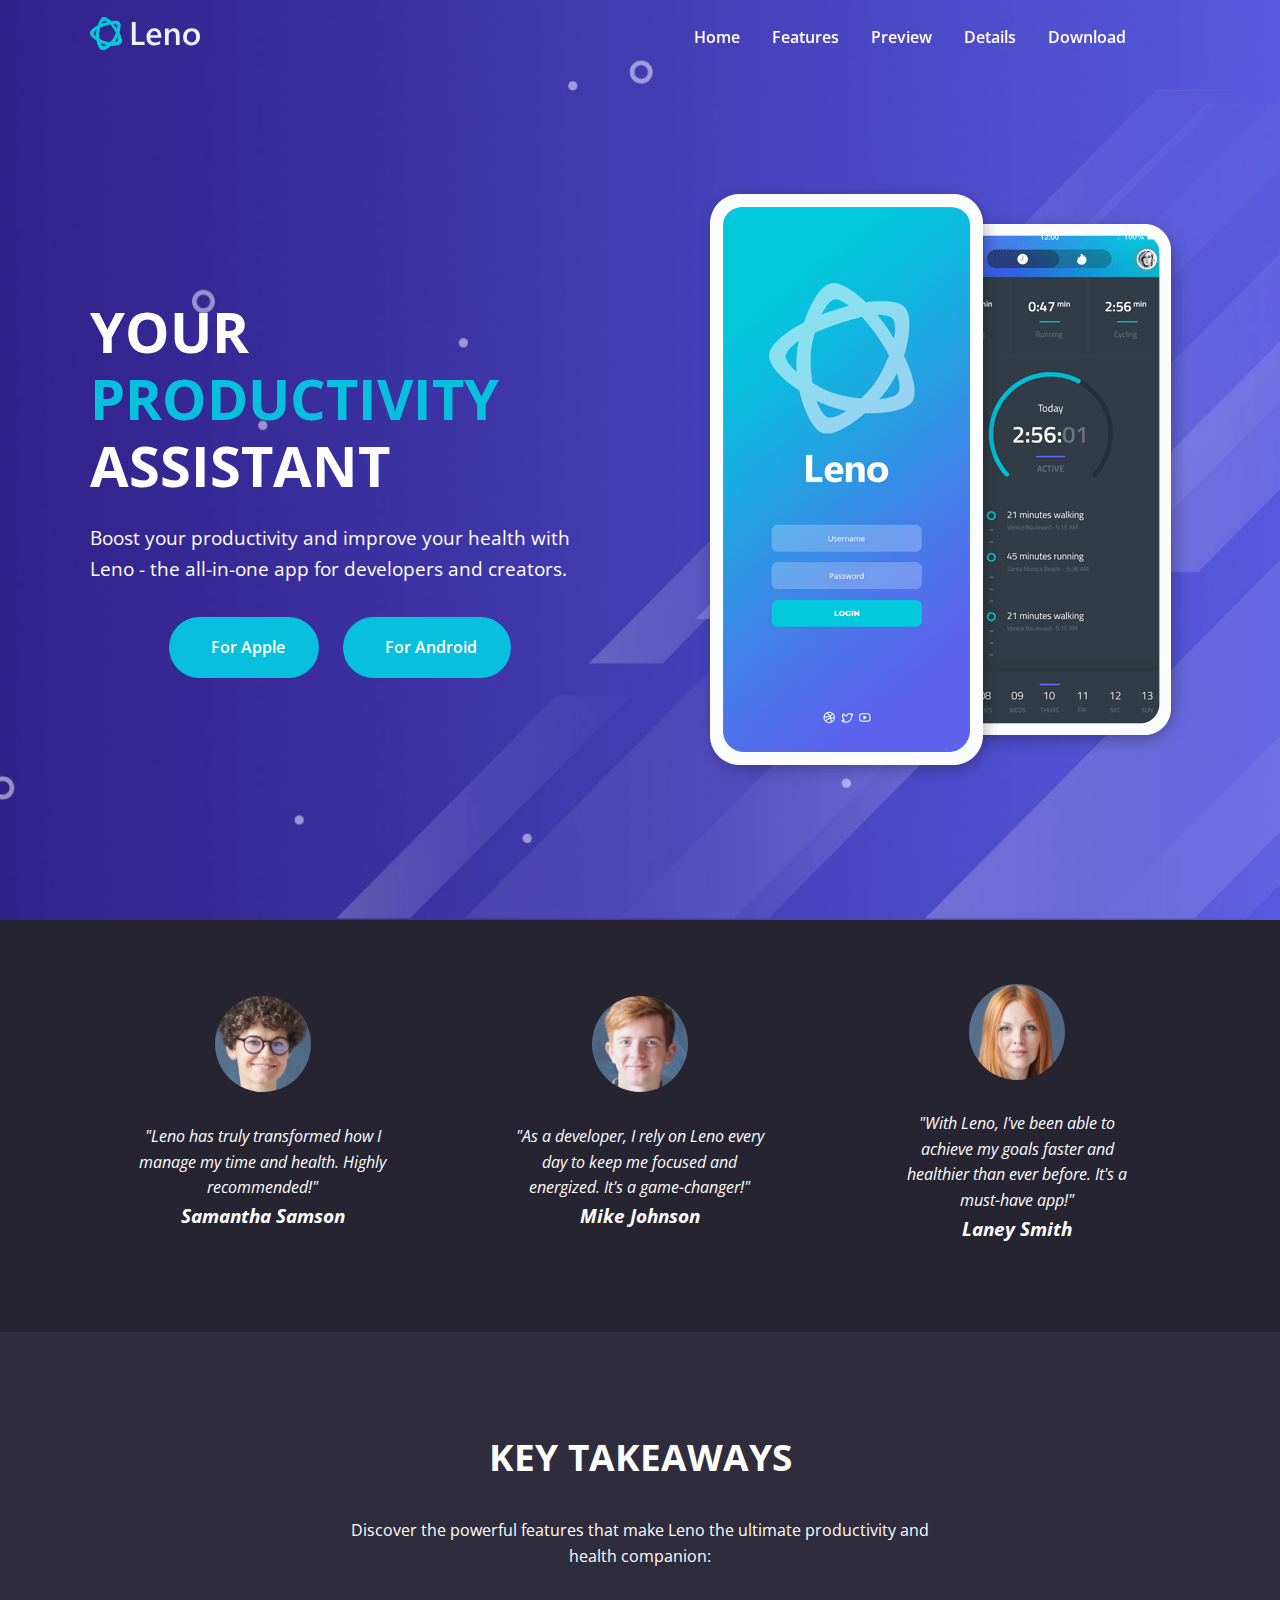
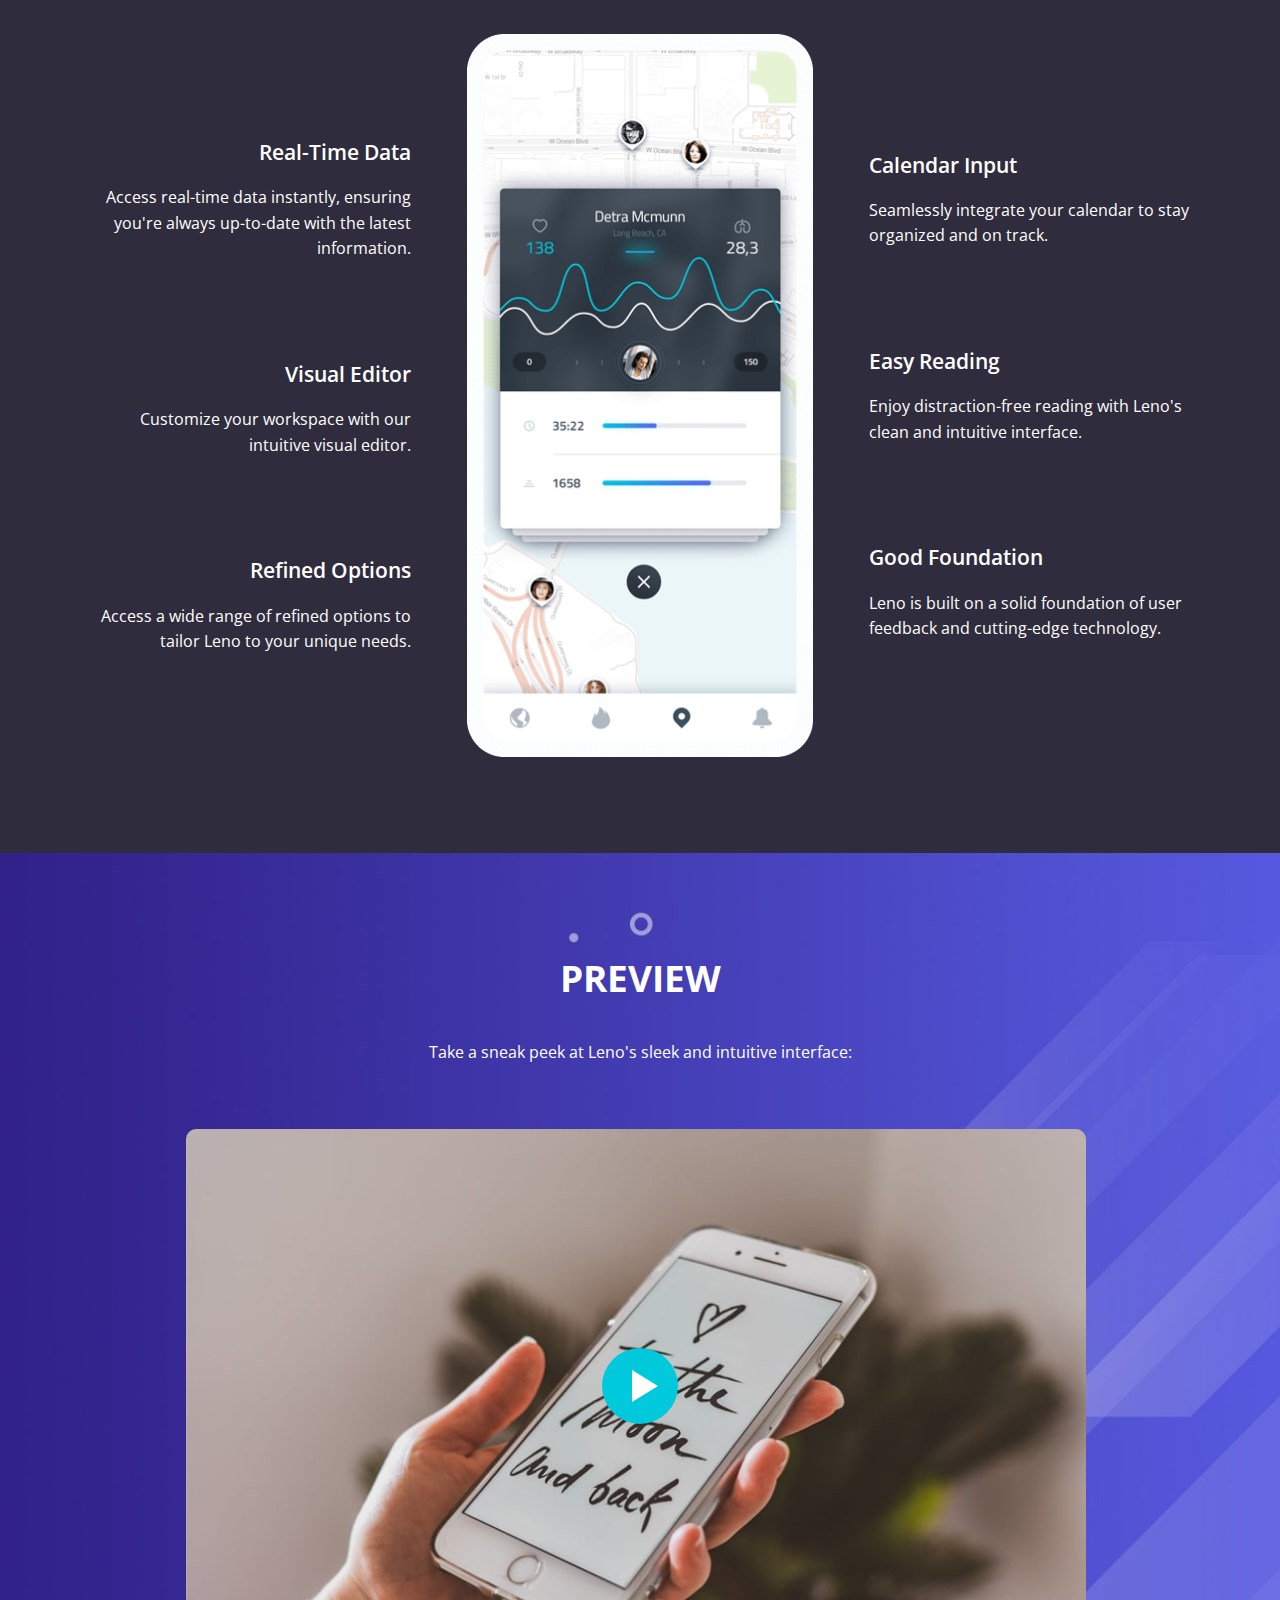
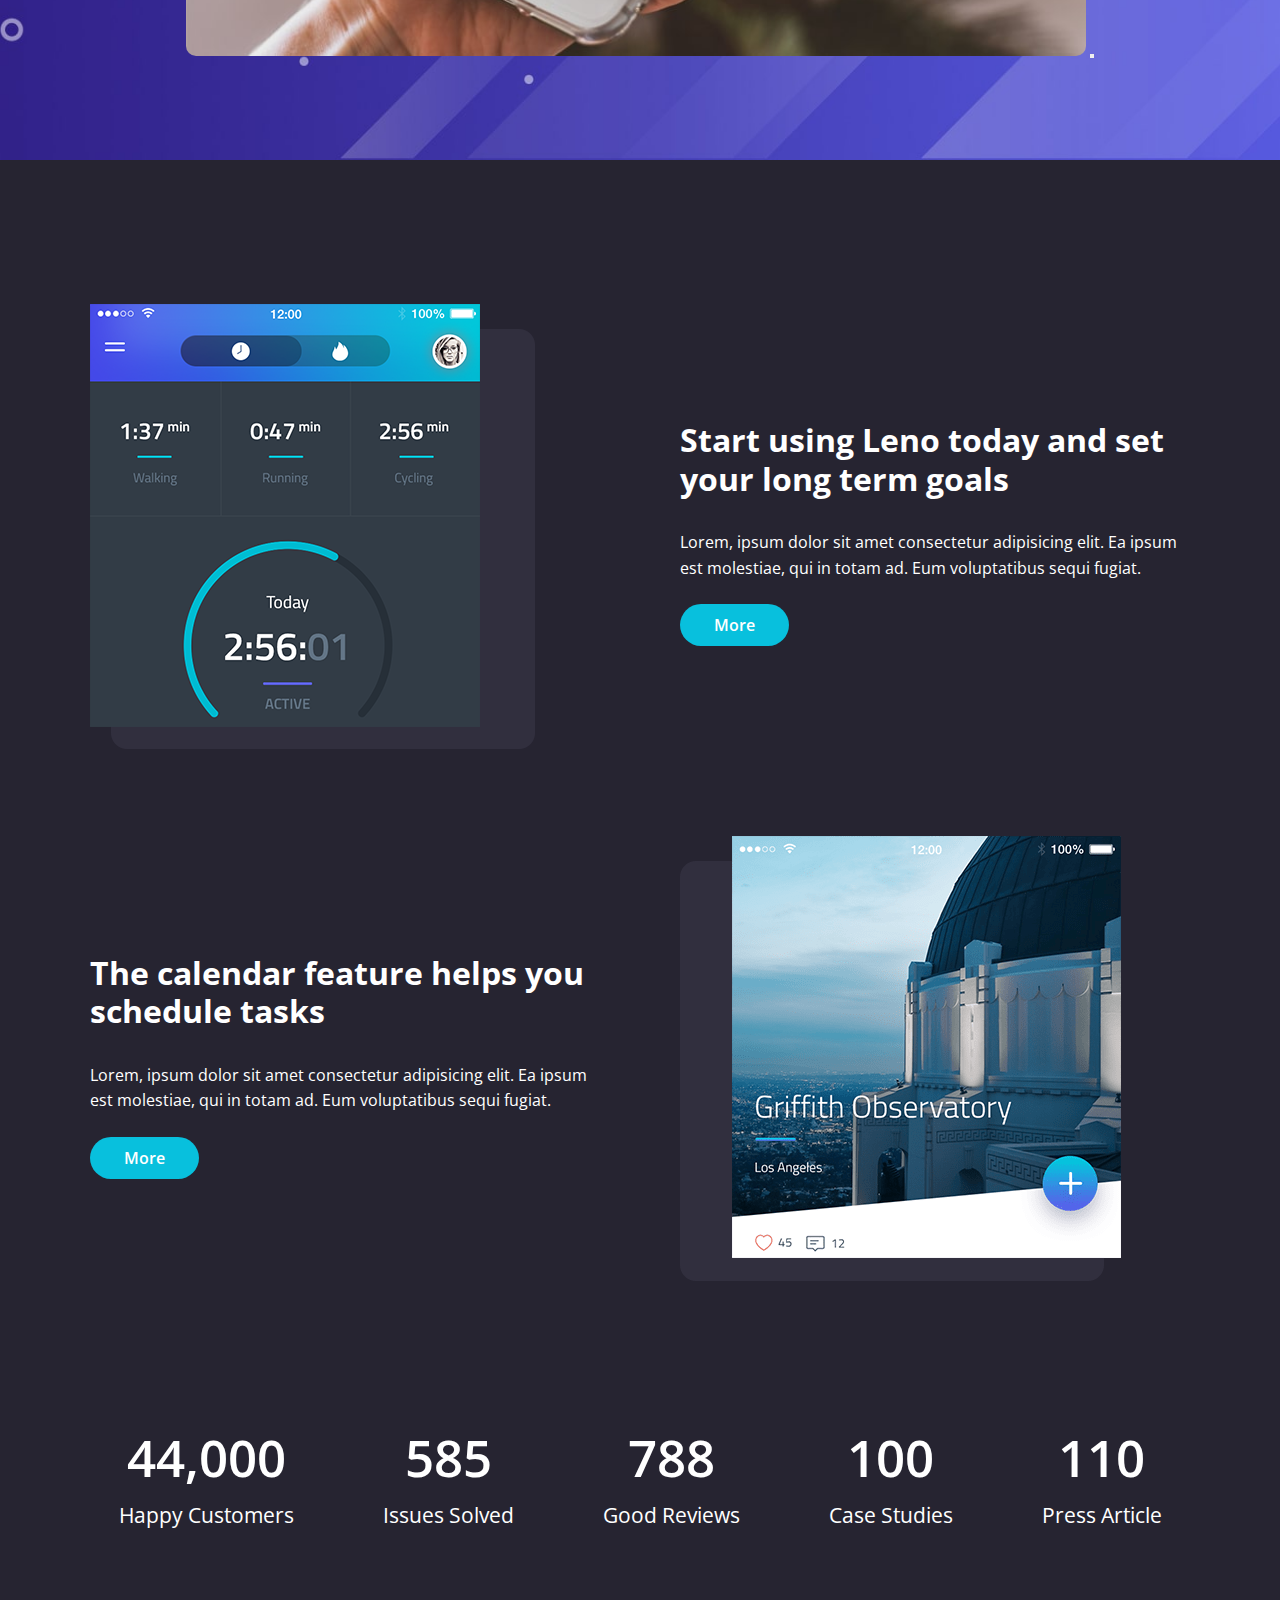
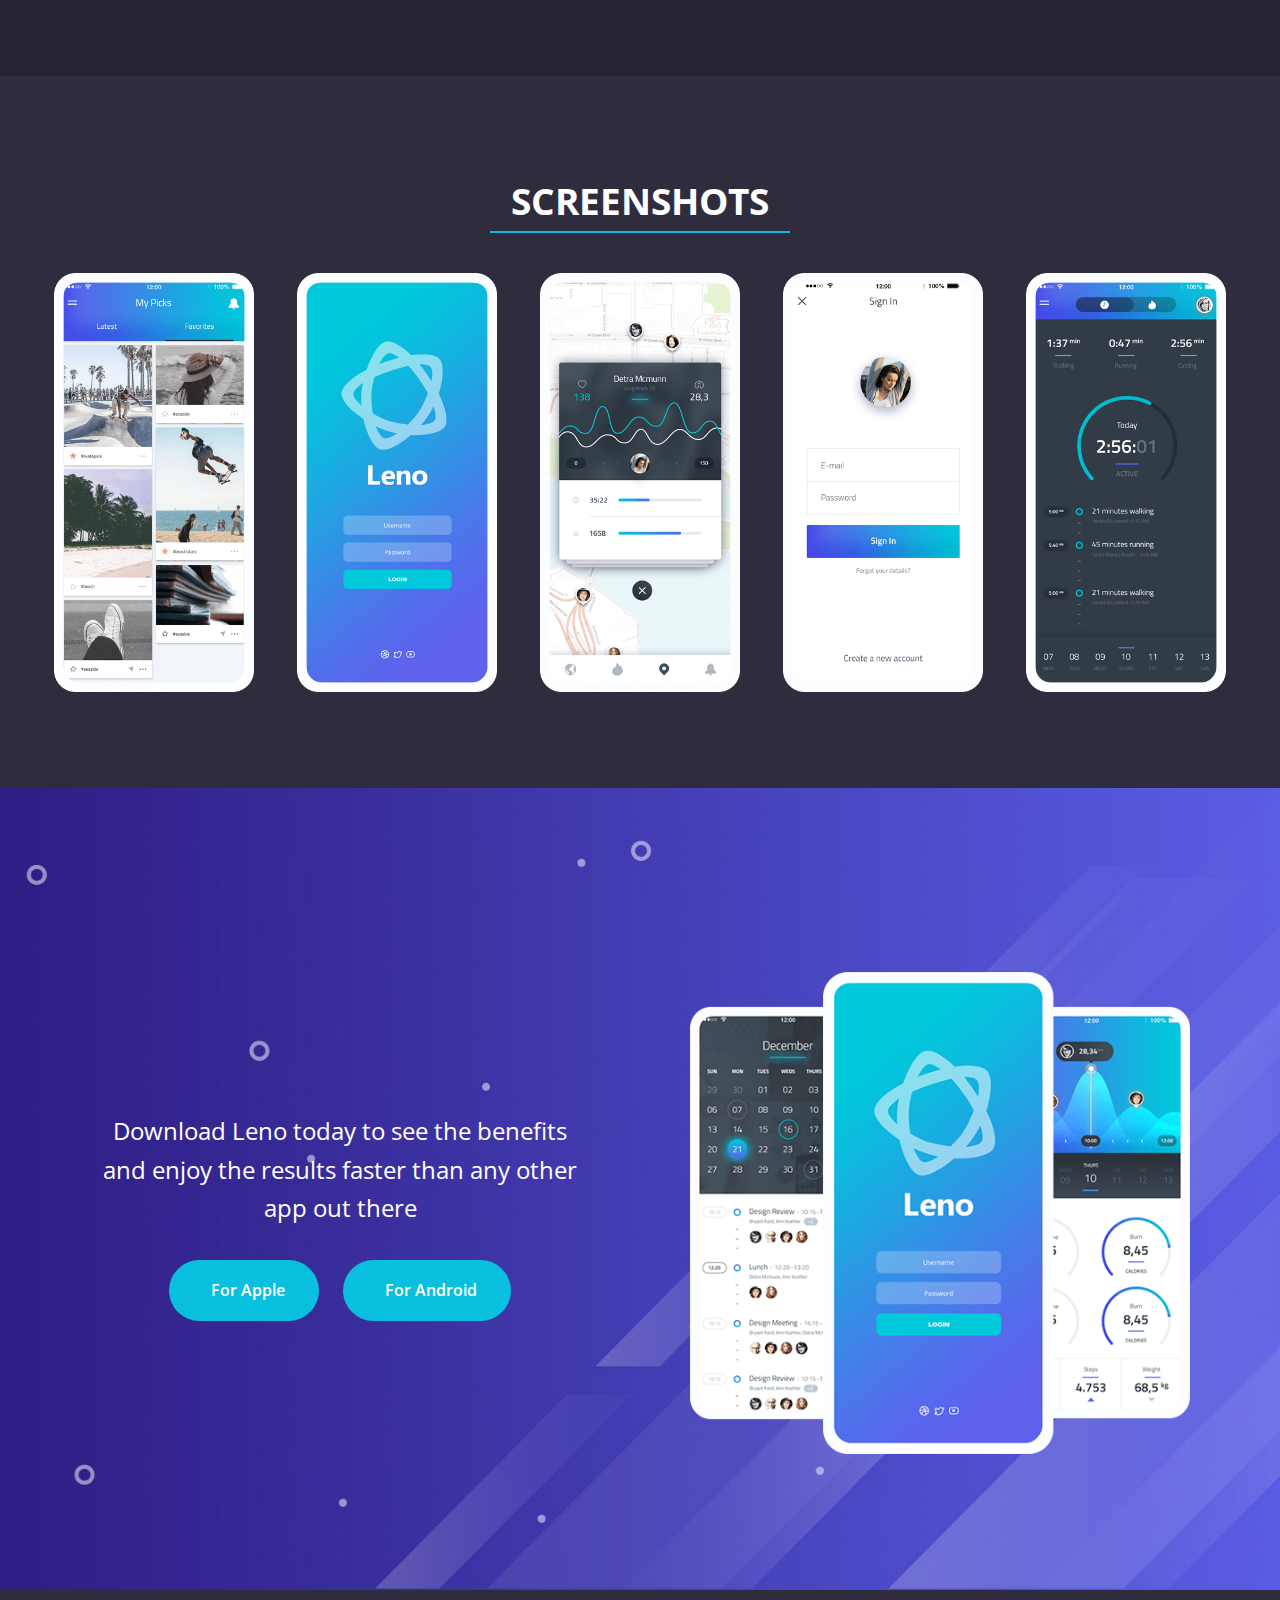
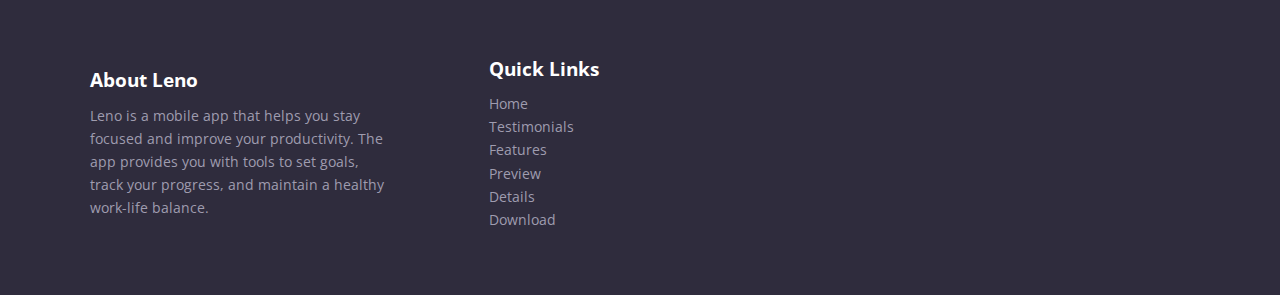
==== index.html @ b87c6877 "Add files via upload" ====
<!DOCTYPE html>
<html lang="en">
  <head>
    <meta charset="UTF-8" />
    <meta name="viewport" content="width=device-width, initial-scale=1.0" />
    <link rel="preconnect" href="https://fonts.googleapis.com" />
    <link rel="preconnect" href="https://fonts.gstatic.com" crossorigin />
    <link
      href="https://fonts.googleapis.com/css2?family=Open+Sans:ital,wght@0,300..800;1,300..800&display=swap"
      rel="stylesheet"
    />
    <link
      rel="stylesheet"
      href="https://cdnjs.cloudflare.com/ajax/libs/font-awesome/6.5.2/css/all.min.css"
      integrity="sha512-SnH5WK+bZxgPHs44uWIX+LLJAJ9/2PkPKZ5QiAj6Ta86w+fsb2TkcmfRyVX3pBnMFcV7oQPJkl9QevSCWr3W6A=="
      crossorigin="anonymous"
      referrerpolicy="no-referrer"
    />
    <link rel="stylesheet" href="css/style.css" />
    <link rel="icon" href="./images/favicon.png" />
    <title>Leno App | Health & Productivity</title>
  </head>
  <body>
    <!-- start navbar  -->
    <navbar class="navbar">
      <div class="navbar-container container">
        <div class="navbar-logo">
          <img src="images/logo.svg" alt="" />
        </div>
        <div class="navbar-menu">
          <ul class="navbar-list">
            <li class="navbar-item">
              <a href="#Home" class="navbar-link">Home</a>
            </li>
            <li class="navbar-item">
              <a href="#Features" class="navbar-link">Features</a>
            </li>
            <li class="navbar-item">
              <a href="#Preview" class="navbar-link">Preview</a>
            </li>
            <li class="navbar-item">
              <a href="#Details" class="navbar-link">Details</a>
            </li>
            <li class="navbar-item">
              <a href="#Download" class="navbar-link">Download</a>
            </li>
            <li class="navbar-item">
              <a href="#" class="navbar-link--primary">
                <i class="fa-brands fa-facebook"></i>
              </a>
            </li>
            <li class="navbar-item">
              <a href="#" class="navbar-link--primary">
                <i class="fa-brands fa-twitter"></i>
              </a>
            </li>
          </ul>
        </div>
        <!-- Mobile Menu & Icon -->
        <div class="navbar_mobile-menu">
          <div class="navbar_mobile-menu-toggle">
            <i class="fas fa-bars fa-2x"></i>
          </div>
          <!-- Mobile Menu Items -->
          <div class="navbar_mobile-menu-items">
            <ul class="navbar_mobile-menu-list">
              <li class="navbar_mobile-menu-item">
                <a href="index.html" class="navbar_mobile-menu-link">Home</a>
              </li>
              <li class="navbar_mobile-menu-item">
                <a href="index.html#features" class="navbar_mobile-menu-link"
                  >Features</a
                >
              </li>
              <li class="navbar_mobile-menu-item">
                <a href="index.html#preview" class="navbar_mobile-menu-link"
                  >Preview</a
                >
              </li>
              <li class="navbar_mobile-menu-item">
                <a href="index.html#details" class="navbar_mobile-menu-link"
                  >Details</a
                >
              </li>
              <li class="navbar_mobile-menu-item">
                <a href="index.html#download" class="navbar_mobile-menu-link"
                  >Download</a
                >
              </li>
              <li class="navbar_mobile-menu-item">
                <a href="#" class="navbar_mobile-menu-link--primary">
                  <i class="fa-brands fa-facebook"></i>
                </a>
              </li>
              <li class="navbar_mobile-menu-item">
                <a href="#" class="navbar_mobile-menu-link--primary">
                  <i class="fa-brands fa-twitter"></i>
                </a>
              </li>
            </ul>
          </div>
        </div>
      </div>
    </navbar>
    <!-- Hero -->
    <header class="hero">
      <div class="hero-container container">
        <div class="hero-content">
          <h1 class="hero-text">
            Your <span class="hero-text--primary">Productivity</span> assistant
          </h1>
          <p class="hero_description">
            Boost your productivity and improve your health with Leno - the
            all-in-one app for developers and creators.
          </p>
          <div class="hero-buttons">
            <a href="#download" class="hero_button btn">
              <i class="fa-brands fa-apple"></i> For Apple
            </a>
            <a href="#download" class="hero_button btn">
              <i class="fa-brands fa-android"></i> For Android
            </a>
          </div>
        </div>
        <div class="hero-img">
          <img src="images/header-smartphones.png" alt="" />
        </div>
      </div>
    </header>
    <!-- end hero  -->
    <section class="testimonials">
      <div class="container-testimonials container">
        <div class="testimonials-card">
          <div class="testimonials-image">
            <img src="images/testimonial-1.jpg" alt="" />
          </div>
          <div class="testimonials-content">
            <p class="testimonials-card-text">
              "Leno has truly transformed how I manage my time and health.
              Highly recommended!"
            </p>
            <h3 class="testimonials-ard-title">Samantha Samson</h3>
          </div>
        </div>

        <div class="testimonials-card">
          <div class="testimonials-image">
            <img src="images/testimonial-2.jpg" alt="" />
          </div>
          <div class="testimonials-content">
            <p class="testimonials-card-text">
              "As a developer, I rely on Leno every day to keep me focused and
              energized. It's a game-changer!"
            </p>
            <h3 class="testimonials-ard-title">Mike Johnson</h3>
          </div>
        </div>

        <div class="testimonials-card">
          <div class="testimonials-image">
            <img src="images/testimonial-3.jpg" alt="" />
          </div>
          <div class="testimonials-content">
            <p class="testimonials-card-text">
              "With Leno, I've been able to achieve my goals faster and
              healthier than ever before. It's a must-have app!"
            </p>
            <h3 class="testimonials-ard-title">Laney Smith</h3>
          </div>
        </div>
      </div>
    </section>
    <!-- end testimonials  -->

    <!-- start Features -->
    <section class="Features" id="Features">
      <div class="Features-container container">
        <div class="Features-content">
          <h2 class="Features-title">Key Takeaways</h2>
          <p class="Features-description">
            Discover the powerful features that make Leno the ultimate
            productivity and health companion:
          </p>
          <div class="features_grid">
            <!-- Grid Column 1 -->
            <div class="features_grid-column features_grid-column-left">
              <!-- Grid Item 1 -->
              <div class="features_grid-item">
                <div class="features_grid-item-text">
                  <h4 class="features_grid-item-text-title">Real-Time Data</h4>
                  <p class="features_grid-item-text-description">
                    Access real-time data instantly, ensuring you're always
                    up-to-date with the latest information.
                  </p>
                </div>
                <div class="features_grid-item-icon">
                  <i class="fas fa-rocket fa-4x"></i>
                </div>
              </div>
              <!-- Grid Item 2 -->
              <div class="features_grid-item">
                <div class="features_grid-item-text">
                  <h4 class="features_grid-item-text-title">Visual Editor</h4>
                  <p class="features_grid-item-text-description">
                    Customize your workspace with our intuitive visual editor.
                  </p>
                </div>
                <div class="features_grid-item-icon">
                  <i class="fas fa-code fa-4x"></i>
                </div>
              </div>
              <!-- Grid Item 3 -->
              <div class="features_grid-item">
                <div class="features_grid-item-text">
                  <h4 class="features_grid-item-text-title">Refined Options</h4>
                  <p class="features_grid-item-text-description">
                    Access a wide range of refined options to tailor Leno to
                    your unique needs.
                  </p>
                </div>
                <div class="features_grid-item-icon">
                  <i class="fas fa-gem fa-4x"></i>
                </div>
              </div>
            </div>

            <!-- Grid Column 2 -->
            <div class="features_grid-column features_grid-column-center">
              <img src="./images/features-smartphone-1.png" alt="" />
            </div>

            <!-- Grid Column 3 -->
            <div class="features_grid-column features_grid-column-right">
              <!-- Grid Item 1 -->
              <div class="features_grid-item">
                <div class="features_grid-item-text">
                  <h4 class="features_grid-item-text-title">Calendar Input</h4>
                  <p class="features_grid-item-text-description">
                    Seamlessly integrate your calendar to stay organized and on
                    track.
                  </p>
                </div>
                <div class="features_grid-item-icon">
                  <i class="fas fa-calendar fa-4x"></i>
                </div>
              </div>
              <!-- Grid Item 2 -->
              <div class="features_grid-item">
                <div class="features_grid-item-text">
                  <h4 class="features_grid-item-text-title">Easy Reading</h4>
                  <p class="features_grid-item-text-description">
                    Enjoy distraction-free reading with Leno's clean and
                    intuitive interface.
                  </p>
                </div>
                <div class="features_grid-item-icon">
                  <i class="fas fa-book fa-4x"></i>
                </div>
              </div>
              <!-- Grid Item 3 -->
              <div class="features_grid-item">
                <div class="features_grid-item-text">
                  <h4 class="features_grid-item-text-title">Good Foundation</h4>
                  <p class="features_grid-item-text-description">
                    Leno is built on a solid foundation of user feedback and
                    cutting-edge technology.
                  </p>
                </div>
                <div class="features_grid-item-icon">
                  <i class="fas fa-cube fa-4x"></i>
                </div>
              </div>
            </div>
          </div>
        </div>
      </div>
    </section>
    <!-- end Features  -->
    <!-- start Preview -->
    <section class="preview" id="preview">
      <div class="preview-container container">
        <div class="preview-content">
          <h2 class="preview-title">Preview</h2>
          <p class="preview-descriptiton">
            Take a sneak peek at Leno's sleek and intuitive interface:
          </p>
          <div class="preview-image-container">
            <div class="review-video">
              <img src="images/video-frame.jpg" alt="" />
              <button class="preview_button">
                <span class="preview__video-play-button">
                  <span></span>
                </span>
              </button>
            </div>
          </div>
        </div>
      </div>
    </section>
    <!-- end preview -->
    <!-- start details -->
    <section class="details" id="details">
      <div class="details-container container">
        <div class="details-grid">
          <!-- item 1 -->
          <div class="Grid-image-details">
            <img src="images/details-1.png" alt="" />
          </div>
          <!-- item 2 -->
          <div class="details-content-grid">
            <h3 class="details-grid-heading">
              Start using Leno today and set your long term goals
            </h3>
            <p class="details-grid-par">
              Lorem, ipsum dolor sit amet consectetur adipisicing elit. Ea ipsum
              est molestiae, qui in totam ad. Eum voluptatibus sequi fugiat.
            </p>
            <a href="details.html" class="details-grid-button btn">More</a>
          </div>
          <!-- item 3 -->
          <div class="details-content-grid">
            <h3 class="details-grid-heading">
              The calendar feature helps you schedule tasks
            </h3>
            <p class="details-grid-par">
              Lorem, ipsum dolor sit amet consectetur adipisicing elit. Ea ipsum
              est molestiae, qui in totam ad. Eum voluptatibus sequi fugiat.
            </p>
            <a href="details.html" class="details-grid-button btn">More</a>
          </div>
          <!-- item 4 -->
          <div class="Grid-image-details">
            <img src="images/details-2.png" alt="" />
          </div>
        </div>
        <!-- icons -->
        <div class="details-icon">
          <div class="details-icon-item">
            <i class="fas fa-users fa-4x"></i>
            <div class="details-icon-amount">44,000</div>
            <h4 class="details-icon-title">Happy Customers</h4>
          </div>
          <div class="details-icon-item">
            <i class="fas fa-code fa-4x"></i>
            <div class="details-icon-amount">585</div>
            <h4 class="details-icon-title">Issues Solved</h4>
          </div>
          <div class="details-icon-item">
            <i class="fas fa-comments fa-4x"></i>
            <div class="details-icon-amount">788</div>
            <h4 class="details-icon-title">Good Reviews</h4>
          </div>
          <div class="details-icon-item">
            <i class="fas fa-rocket fa-4x"></i>
            <div class="details-icon-amount">100</div>
            <h4 class="details-icon-title">Case Studies</h4>
          </div>
          <div class="details-icon-item">
            <i class="fas fa-edit fa-4x"></i>
            <div class="details-icon-amount">110</div>
            <h4 class="details-icon-title">Press Article</h4>
          </div>
        </div>
      </div>
    </section>
    <!-- end details -->
    <!-- start screen shots  -->
    <section class="screen-shots">
      <div class="screen-shots-container container">
        <div class="content-screen-shots">
          <h2 class="screen-shots-title">Screenshots</h2>
          <div class="screen-shots-image">
            <img src="images/screenshot-3.png" alt="" />
            <img src="images/screenshot-2.png" alt="" />
            <img src="images/screenshot-1.png" alt="" />
            <img src="images/screenshot-9.png" alt="" />
            <img src="images/screenshot-4.png" alt="" />
          </div>
        </div>
      </div>
    </section>
    <!-- download -->
    <section class="download">
      <div class="download-container container">
        <div class="download-content">
          <p class="download-description">
            Download Leno today to see the benefits and enjoy the results faster
            than any other app out there
          </p>
          <div class="download-buttons">
            <a href="#download" class="download-button btn">
              <i class="fa-brands fa-apple"></i> For Apple
            </a>
            <a href="#download" class="download-button btn">
              <i class="fa-brands fa-android"></i> For Android
            </a>
          </div>
        </div>
        <div class="download-img">
          <img src="./images/download.png" alt="" />
        </div>
      </div>
    </section>
    <!-- end hero  -->
    <!-- start footer  -->
    <!-- Footer -->
    <footer class="footer">
      <div class="footer-container container">
        <div class="footer-about">
          <h4 class="footer-title">About Leno</h4>
          <p class="footer-description">
            Leno is a mobile app that helps you stay focused and improve your
            productivity. The app provides you with tools to set goals, track
            your progress, and maintain a healthy work-life balance.
          </p>
        </div>

        <div class="footer-links">
          <h4 class="footer-title">Quick Links</h4>
          <ul class="footer-links-list">
            <li class="footer-links-item">
              <a href="index.html" class="footer-links-link"> Home </a>
            </li>
            <li class="footer-links-item">
              <a href="index.html#testimonials" class="footer-links-link">
                Testimonials
              </a>
            </li>
            <li class="footer-links-item">
              <a href="index.html#features" class="footer-links-link">
                Features
              </a>
            </li>
            <li class="footer-links-item">
              <a href="index.html#preview" class="footer-links-link">
                Preview
              </a>
            </li>
            <li class="footer-links-item">
              <a href="index.html#details" class="footer-links-link">
                Details
              </a>
            </li>
            <li class="footer-links-item">
              <a href="index.html#download" class="footer-links-link">
                Download
              </a>
            </li>
          </ul>
        </div>

        <div class="footer-social">
          <a href="#" class="footer-social-link">
            <i class="fa-brands fa-facebook fa-3x"></i>
          </a>
          <a href="#" class="footer-social-link">
            <i class="fa-brands fa-twitter fa-3x"></i>
          </a>
          <a href="#" class="footer-social-link">
            <i class="fa-brands fa-instagram fa-3x"></i>
          </a>
          <a href="#" class="footer-social-link">
            <i class="fa-brands fa-linkedin fa-3x"></i>
          </a>
        </div>
      </div>
    </footer>
    <!-- end footer  -->
    <script src="./script.js"></script>
  </body>
</html>
---- css/style.css ----
*,
*:before,
*:after {
  margin: 0;
  padding: 0;
  box-sizing: border-box;
}

:root {
  --primary-color: #08c0dd;
  --secondary-color: #262431;
  --tertiary-color: #2f2c3d;
}

html,
body {
  font-family: "Open Sans", sans-serif;
  background: var(--secondary-color);
  line-height: 1.6;
  scroll-behavior: smooth;
  color: #fff;
}

a {
  text-decoration: none;
  color: #fff;
}

ul {
  list-style: none;
}

img {
  max-width: 100%;
}

.btn {
  padding: 0.5rem 2rem;
  background-color: var(--primary-color);
  color: #fff;
  border: 2px solid transparent;
  border-radius: 50px;
  font-weight: 600;
  transition: background-color 0.4s ease;
}

.btn:hover {
  border-color: var(--primary-color);
  background-color: var(--secondary-color);
}
.container {
  max-width: 1100px;
  margin: 0 auto;
}
/* start navbar */
.navbar {
  position: fixed;
  top: 0;
  left: 0;
  right: 0;
  background-color: transparent;
  z-index: 1000;
  padding: 16px 32px;
  transition: background-color 0.3s ease-in-out;
}
.navbar-logo img {
  width: 110px;
  height: 35px;
}
.navbar.navbar--scroll {
  backdrop-filter: blur(10px);
  background-color: rgba(38, 36, 49, 0.9);
}
.navbar-container {
  display: flex;
  justify-content: space-between;
  align-items: center;
}
.navbar-list {
  display: flex;
  align-items: center;
  gap: 32px;
  font-weight: 600;
}
.navbar-link:hover,
.navbar_mobile-menu-link:hover {
  color: var(--primary-color);
}
.navbar-link--primary,
.navbar_mobile-menu-link--primary {
  color: var(--primary-color);
}
.navbar-link--primary:hover,
.navbar_mobile-menu-link--primary:hover {
  color: white;
}
/* mobile menu */
.navbar_mobile-menu-items {
  position: absolute;
  top: 100%;
  left: 0;
  width: 100%;
  background-color: var(--secondary-color);
  opacity: 0.95;
  text-align: center;
  box-shadow: 0 2px 5px rgba(255, 255, 255, 0.1);
  padding: 48px 32px;
  border-top: 1px solid rgba(255, 255, 255, 0.1);
  transition: transform 0.3s ease-in-out;
}
.navbar_mobile-menu {
  display: none;
  cursor: pointer;
}
.navbar_mobile-menu-list {
  display: flex;
  flex-direction: column;
  gap: 32px;
  font-size: 19px;
}
.navbar_mobile-menu-items {
  transform: translateX(100%);
}
.navbar_mobile-menu-items.active {
  transform: translateX(0);
}
/* end mobile menu */

/* end navbar  */

/* start hero */
.hero {
  background: #000 url("../images/header-background.jpg") center center/cover
    no-repeat;
  padding: 11.5rem 2rem 8rem;
}
.hero-container {
  display: flex;
  justify-content: space-between;
  align-items: center;
  gap: 32px;
}
.hero-content {
  max-width: 500px;
}
.hero-text {
  font-size: 3.5rem;
  text-transform: uppercase;
  font-weight: 700;
  line-height: 1.2;
}
.hero-text--primary {
  color: var(--primary-color);
}
.hero_description {
  margin-top: 1.5rem;
  font-size: 1.2rem;
  line-height: 1.6;
}
.hero-img img {
  max-width: 500px;
}
.hero-buttons {
  display: flex;
  align-items: center;
  justify-content: center;
  gap: 1.5rem;
  margin-top: 2rem;
}

.hero_button {
  padding: 1rem 2rem;
}

.hero_button i {
  margin-right: 0.5rem;
}
/* end hero */
/* start testimonials */
.testimonials {
  padding: 4rem 2rem;
  text-align: center;
}
.container-testimonials {
  display: grid;
  grid-template-columns: repeat(3, 1fr);
  gap: 2rem;
  align-items: center;
  justify-content: center;
}
.testimonials-card {
  padding: 0 3rem;
}
.testimonials-image img {
  width: 96px;
  height: 96px;
  border-radius: 50%;
  margin-right: auto;
  margin-left: auto;
  margin-bottom: 1.5rem;
  transition: 0.3s;
}
.testimonials-image img:hover {
  transform: scale(1.2);
}
.testimonials-ard-title {
  transition: 0.3s;
}
.testimonials-ard-title:hover {
  cursor: pointer;
  color: var(--primary-color);
}
.testimonials-content {
  font-style: italic;
  margin-bottom: 1.5rem;
}
/* end testimonials */
/* Features */
.Features {
  background-color: var(--tertiary-color);
  padding: 6rem 2rem;
}

.Features-container {
  text-align: center;
}

.Features-title {
  font-size: 2.3rem;
  margin-bottom: 2rem;
  text-transform: uppercase;
  transition: 0.3s;
}
.Features-title:hover {
  color: var(--primary-color);
  cursor: pointer;
}

.Features-description {
  max-width: 600px;
  margin: 1rem auto 4rem;
}

.features_grid {
  display: grid;
  grid-template-columns: repeat(3, 1fr);
  gap: 2rem;
}

.features_grid-column {
  display: flex;
  flex-direction: column;
  align-items: center;
  justify-content: center;
  gap: 6rem;
}

.features_grid-item {
  display: flex;
  align-items: start;
  justify-content: start;
  text-align: right;
  gap: 1.5rem;
}

.features_grid-item-text-title {
  font-size: 1.3rem;
  font-weight: 600;
  margin-bottom: 1rem;
  transition: 0.3s;
}
.features_grid-item-text-title:hover {
  cursor: pointer;
  color: var(--primary-color);
}

.features_grid-item-icon {
  margin-top: 2rem;
}

.features_grid-item-icon i {
  color: var(--primary-color);
  transition: 0.3s;
  cursor: pointer;
}
.features_grid-item-icon i:hover {
  transform: scale(1.2);
  color: #fff;
  cursor: pointer;
}

.features_grid-column-right .features_grid-item {
  flex-direction: row-reverse;
  text-align: left;
}
/* :start preview  */
.preview {
  background: url("../images/video-background.jpg") center center/cover
    no-repeat;
}
.preview-container {
  padding: 6rem 2rem;
  text-align: center;
}
.preview-title {
  font-size: 2.3rem;
  margin-bottom: 2rem;
  text-transform: uppercase;
  transition: 0.3s;
}
.preview-title:hover {
  color: var(--primary-color);
  cursor: pointer;
}
.preview-descriptiton {
  max-width: 600px;
  margin: 1rem auto 4rem;
}
.review-video {
  position: relative;
}
.review-video img {
  width: 100%;
  max-width: 900px;
  border-radius: 10px;
}
/* play button */
.preview__video-play-button {
  position: absolute;
  top: 48%;
  left: 50%;
  transform: translateX(-50%) translateY(-50%);
  z-index: 10;
  display: block;
  box-sizing: content-box;
  width: 2rem;
  height: 2.75rem;
  border-radius: 50%;
  cursor: pointer;
  padding: 1.25rem 1.25rem 1.25rem 1.75rem;
}
/* end play button */
/* start circle */
.preview__video-play-button::after {
  content: "";
  position: absolute;
  top: 50%;
  left: 50%;
  transform: translateX(-50%) translateY(-50%);
  z-index: 1;
  background: #00c9db;
  height: 4.375rem;
  width: 4.375rem;
  border-radius: 50%;
  display: block;
  transition: all 200ms;
}
/* end circle */
/* start triangle  */
.preview__video-play-button span {
  position: relative;
  display: block;
  z-index: 3;
  top: 0.375rem;
  left: 0.25rem;
  width: 0;
  height: 0;
  border-left: 1.625rem solid #fff;
  border-top: 1rem solid transparent;
  border-bottom: 1rem solid transparent;
}
/* end triangle */
/* paly button anmtion  */
.preview__video-play-button::before {
  content: "";
  position: absolute;
  top: 50%;
  left: 50%;
  z-index: 0;
  display: block;
  transform: translateX(-50%) translateY(-50%);
  width: 4.75rem;
  height: 4.75rem;
  background: #00c9db;
  border-radius: 50%;
  animation: border-button 1500ms ease-out infinite;
}
@keyframes border-button {
  0% {
    transform: translateX(-50%) translateY(-50%) scale(1);
    opacity: 1;
  }
  100% {
    transform: translateX(-50%) translateY(-50%) scale(1.6);
    opacity: 0;
  }
}
/* end play button anmtion */
/*start details */
.details {
  padding: 9rem 2rem;
}
.details-grid {
  display: grid;
  grid-template-columns: repeat(2, 1fr);
  gap: 5rem;
  align-items: center;
  justify-content: center;
}
.details-content-grid {
  max-width: 500px;
  width: 100%;
}
.details-grid-heading {
  font-size: 2rem;
  margin-bottom: 2rem;
  line-height: 1.2;
}
.details-grid-par {
  line-height: 1.6;
  margin-bottom: 2rem;
}
/* end details */
/* details icon  */
.details-icon {
  display: flex;
  flex-wrap: wrap;
  margin-top: 8rem;
  gap: 2rem;
  justify-content: space-around;
  text-align: center;
}
.details-icon i {
  color: var(--primary-color);
  margin-bottom: 1rem;
  transition: 0.3s;
}
.details-icon i:hover {
  transform: scale(1.2);
  cursor: pointer;
  color: white;
}
.details-icon-amount {
  font-size: 3.2rem;
  font-weight: 600;
}
.details-icon-title {
  font-size: 1.3rem;
  font-weight: 400;
}
/* details end  */
/* start screen shots */
.screen-shots {
  padding: 6rem 2rem;
  background: var(--tertiary-color);
  text-align: center;
}
.screen-shots-container {
  max-width: 1200px;
}
.screen-shots-title {
  font-size: 2.3rem;
  text-transform: uppercase;
  border-bottom: 2px solid var(--primary-color);
  width: 300px;
  margin: 0 auto 2.5rem;
}
.screen-shots-image {
  display: flex;
  justify-content: space-between;
  gap: 1rem;
  flex-wrap: wrap;
}
.screen-shots-image img {
  width: 100%;
  max-width: 200px;
  margin: 0 auto;
}
/* end screen shots */
/*  start download */
.download {
  background: #000 url(../images/download-background.jpg) center center/cover
    no-repeat;
  padding: 11.5rem 2rem 8rem;
}
.download-container {
  display: flex;
  justify-content: space-between;
  align-items: center;
  gap: 2rem;
}
.download-content {
  max-width: 500px;
}
.download-description {
  font-size: 1.5rem;
  line-height: 1.6;
  text-align: center;
  text-align: center;
}
.download-img img {
  width: 100%;
  max-width: 500px;
}
.download-buttons {
  display: flex;
  align-items: center;
  justify-content: center;
  gap: 1.5rem;
  margin-top: 2rem;
}
.download-button {
  padding: 1rem 2rem;
}
.download-button i {
  margin-right: 0.5rem;
}
/* end download */
/* Footer */
.footer {
  background: var(--tertiary-color);
  color: #9f9caf;
  padding: 4rem 2rem;
  font-size: 0.9rem;
}

.footer-links-link,
.footer-social-link {
  color: #9f9caf;
}

.footer-links-link:hover,
.footer-social-link:hover {
  color: #fff;
}

.footer-container {
  display: grid;
  grid-template-columns: repeat(3, 1fr);
  justify-content: space-between;
  align-items: center;
  gap: 6rem;
}

.footer-title {
  font-size: 1.2rem;
  color: #fff;
  margin-bottom: 0.5rem;
}

.footer-social {
  display: flex;
  gap: 1.5rem;
  justify-content: center;
}
/* end footer  */
/* media queries */
@media (max-width: 992px) {
  .hero {
    padding: 10rem;
    text-align: center;
  }
  .hero-container {
    flex-direction: column;
  }
  .hero-text {
    font-size: 2.3rem;
  }
  .hero-buttons {
    flex-direction: column;
    gap: 1.5rem;
  }
  .hero_button {
    width: 100%;
  }
  .hero-img img {
    max-width: 350px;
  }
  .container-testimonials {
    grid-template-columns: repeat(2, 1fr);
  }
  .testimonials-card {
    padding: 0 1.5rem;
  }

  /* Features */
  .features_grid {
    grid-template-columns: 1fr;
  }

  .features_grid-column-left,
  .features_grid-column-right {
    order: 2;
    margin-bottom: 2rem;
  }

  .features_grid-column-center {
    order: 1;
    margin-bottom: 3rem;
  }

  .features_grid-item,
  .features_grid-column-right .features_grid-item {
    text-align: center;
    flex-direction: column-reverse;
    max-width: 400px;
  }

  .features_grid-item-icon {
    margin: 0 auto;
  }

  .features_grid-column-center img {
    max-width: 300px;
  }
  /* .details */
  .details-grid {
    grid-template-columns: 1fr;
    text-align: center;
  }
  .Grid-image-details img {
    width: 100%;
    max-width: 400px;
  }
  .details-content-grid {
    max-width: 400px;
    width: 100%;
    margin: 0 auto;
  }
  .details-icon {
    flex-direction: column;
    gap: 2rem;
    margin-top: 4rem;
  }
  .download {
    padding-top: 10rem;
    text-align: center;
  }
  .download-container {
    flex-direction: column-reverse;
  }
  .download-buttons {
    flex-direction: column;
  }
  .download-button {
    width: 100%;
    padding: 0.7rem;
  }
  /* Footer */
  .footer {
    font-size: 1rem;
  }

  .footer-container {
    grid-template-columns: 1fr;
    text-align: center;
    gap: 3rem;
    max-width: 600px;
  }
}
@media (max-width: 768px) {
  .navbar-menu {
    display: none;
  }
  .navbar_mobile-menu {
    display: block;
  }
  .container-testimonials {
    grid-template-columns: 1fr;
  }
}
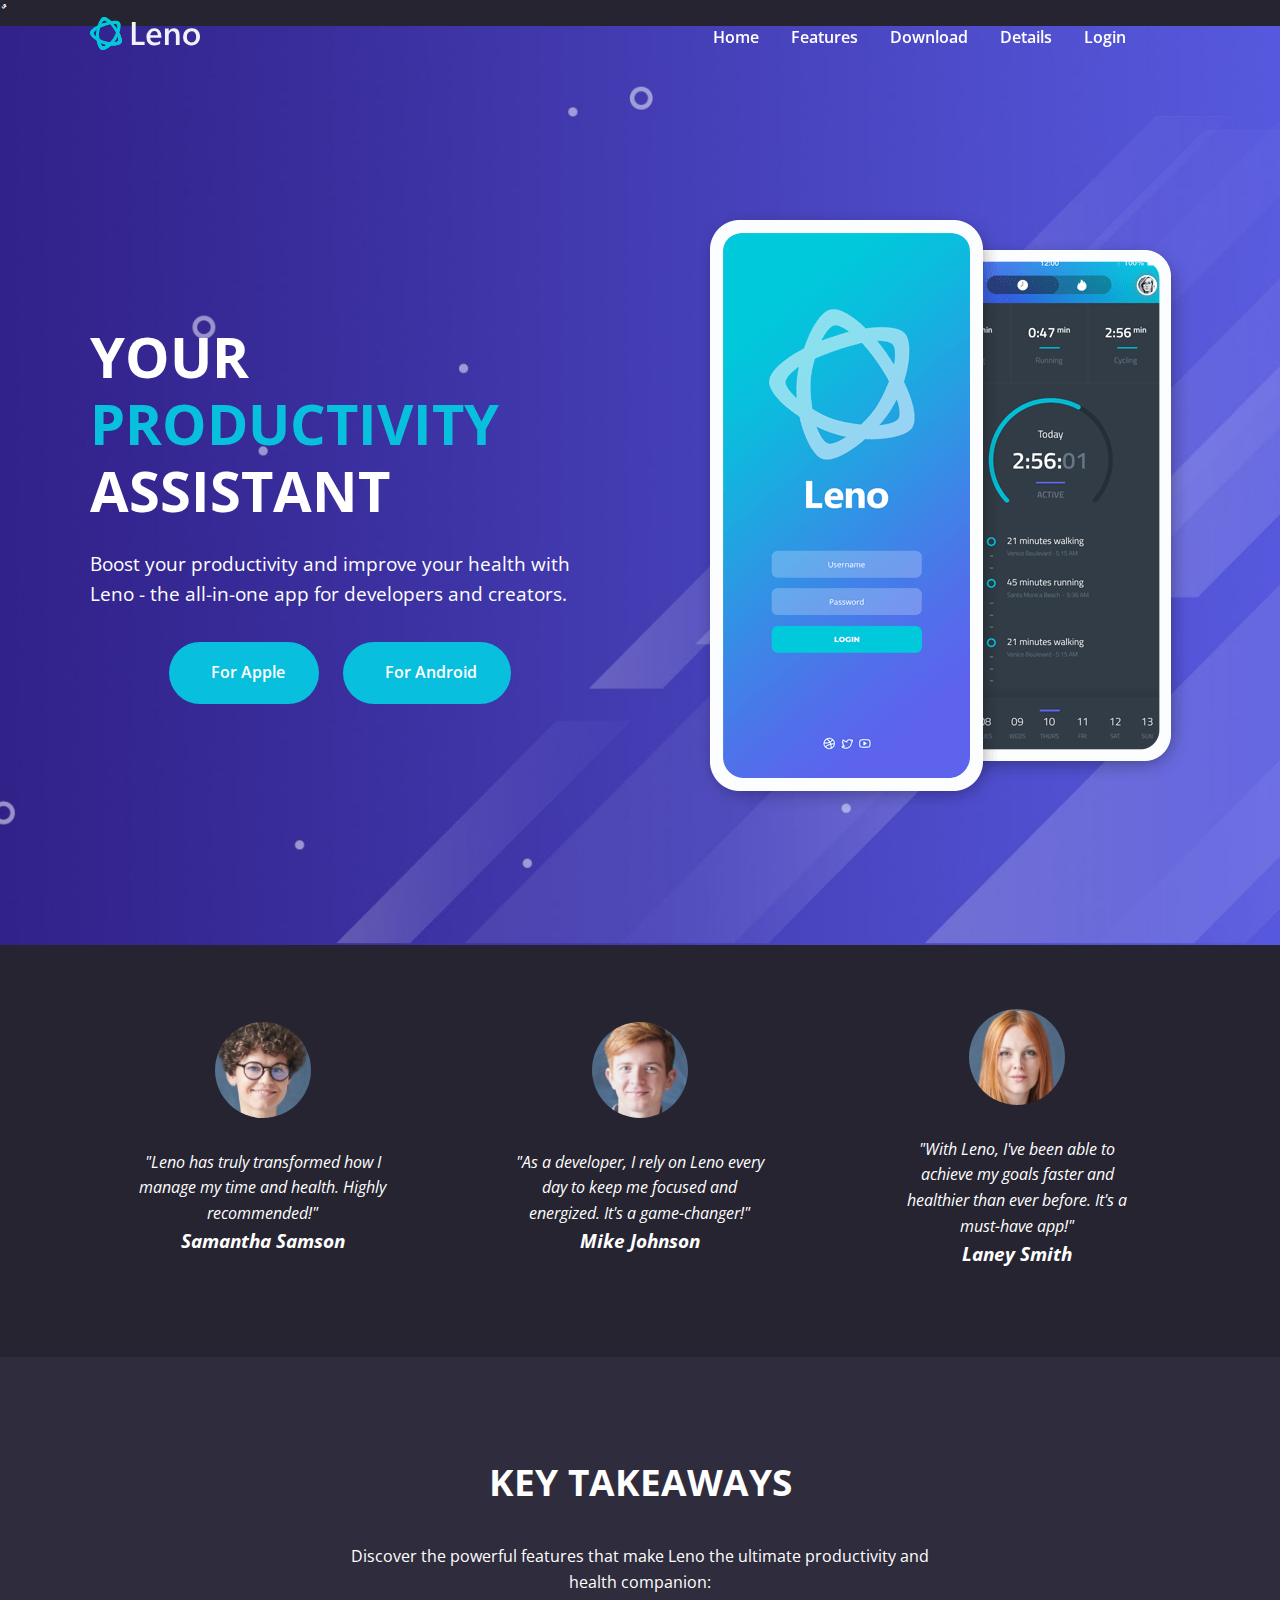
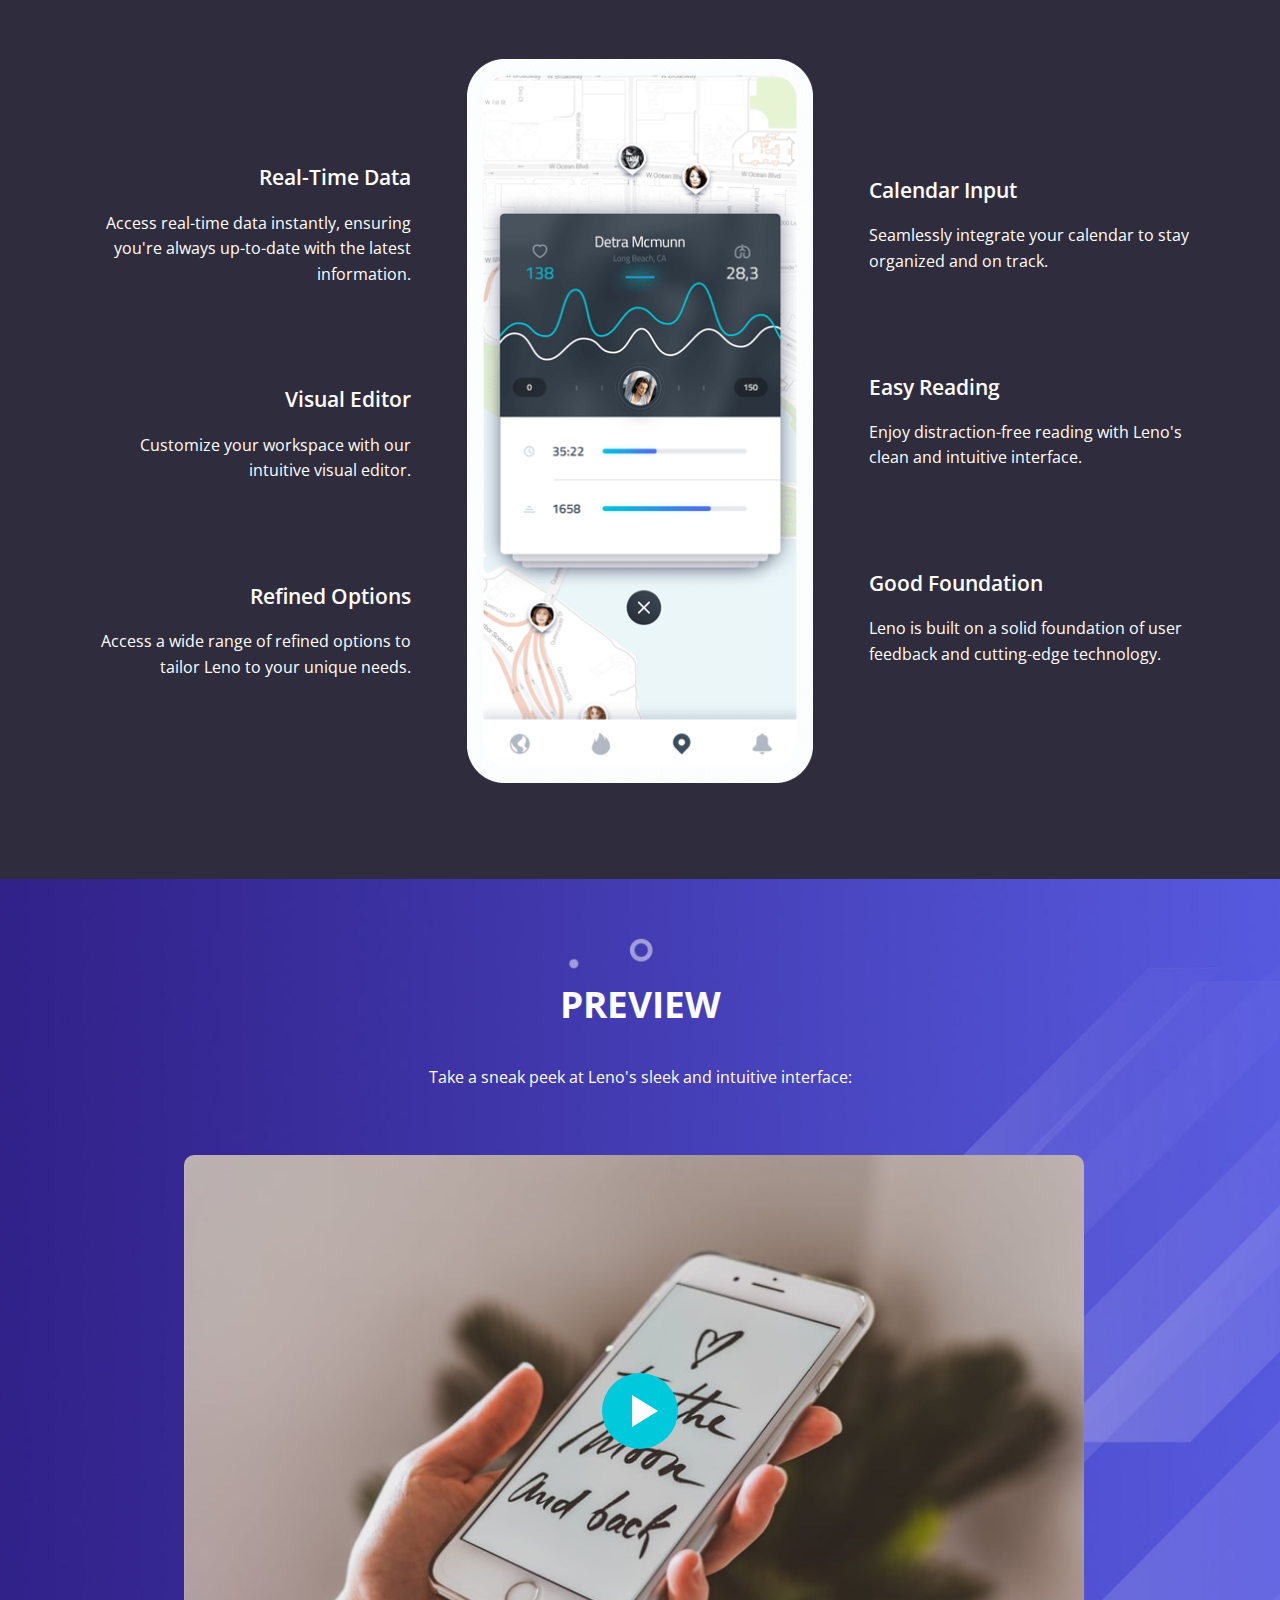
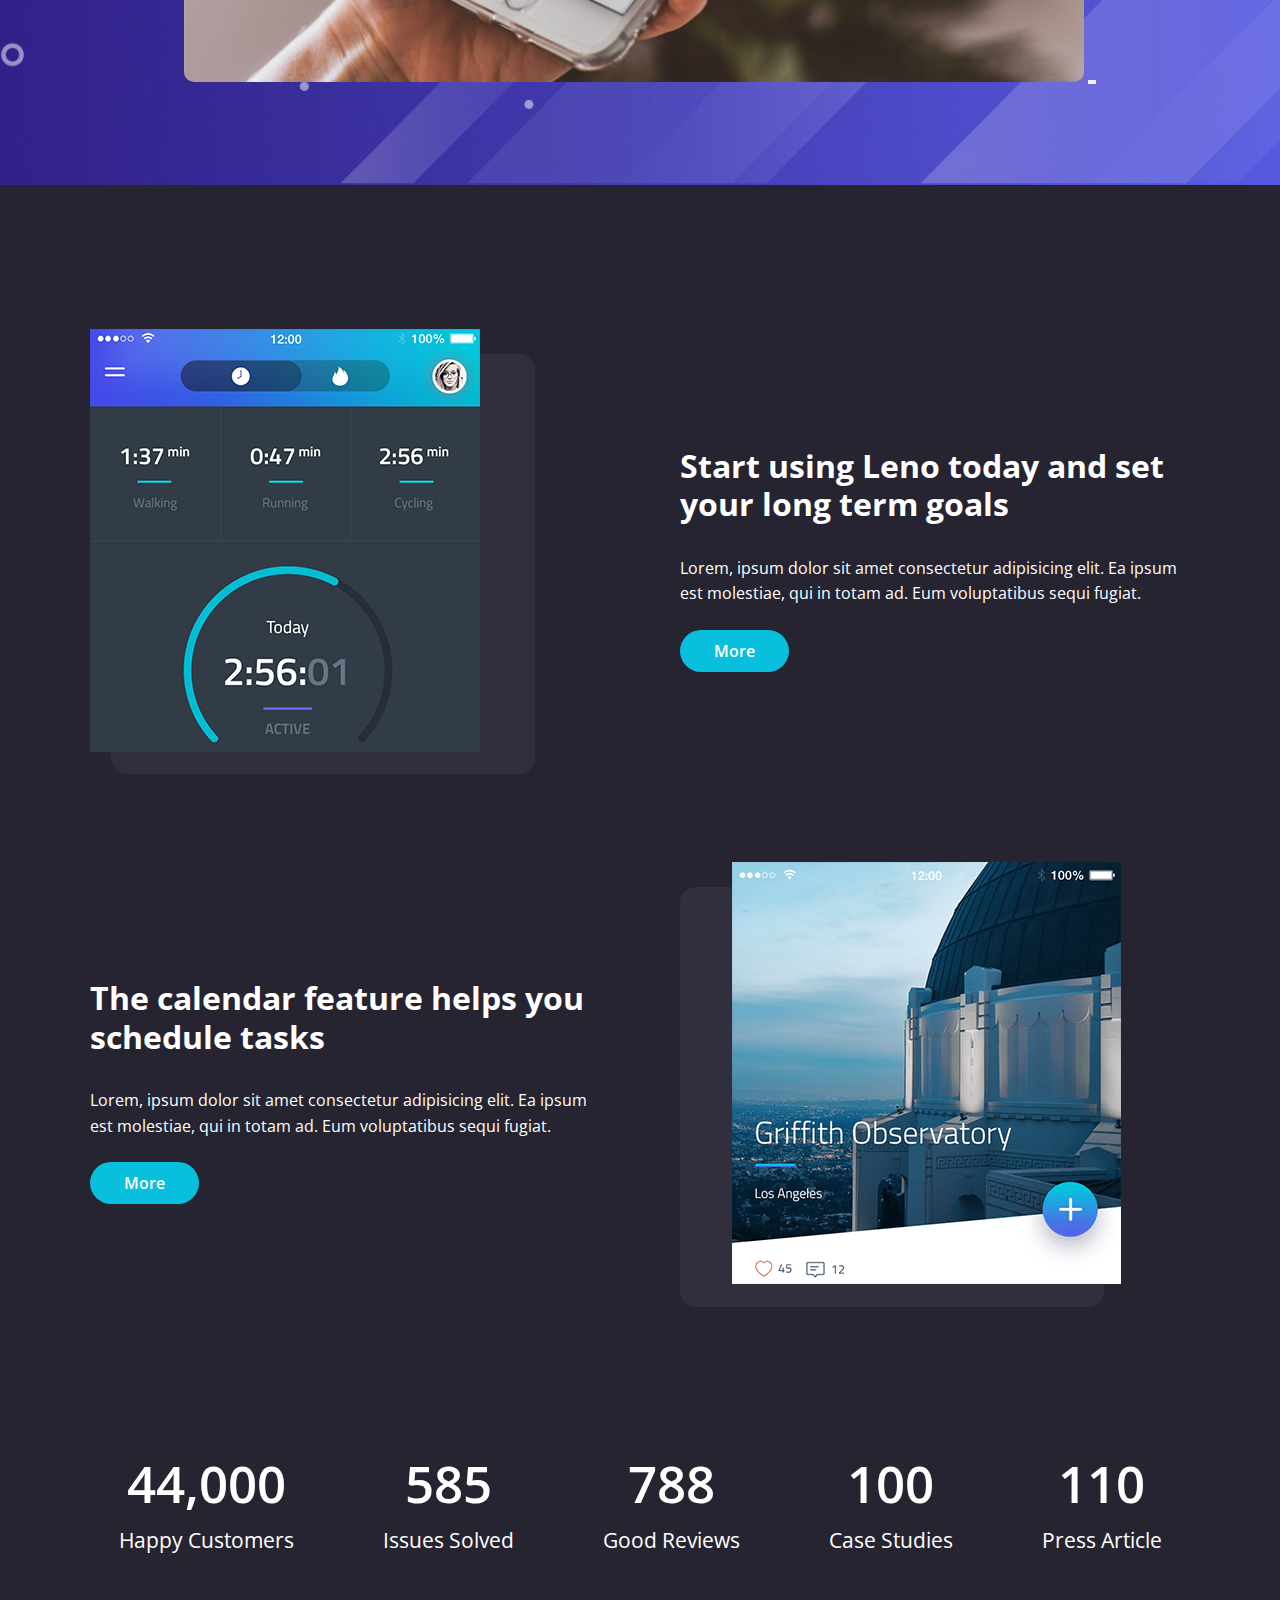
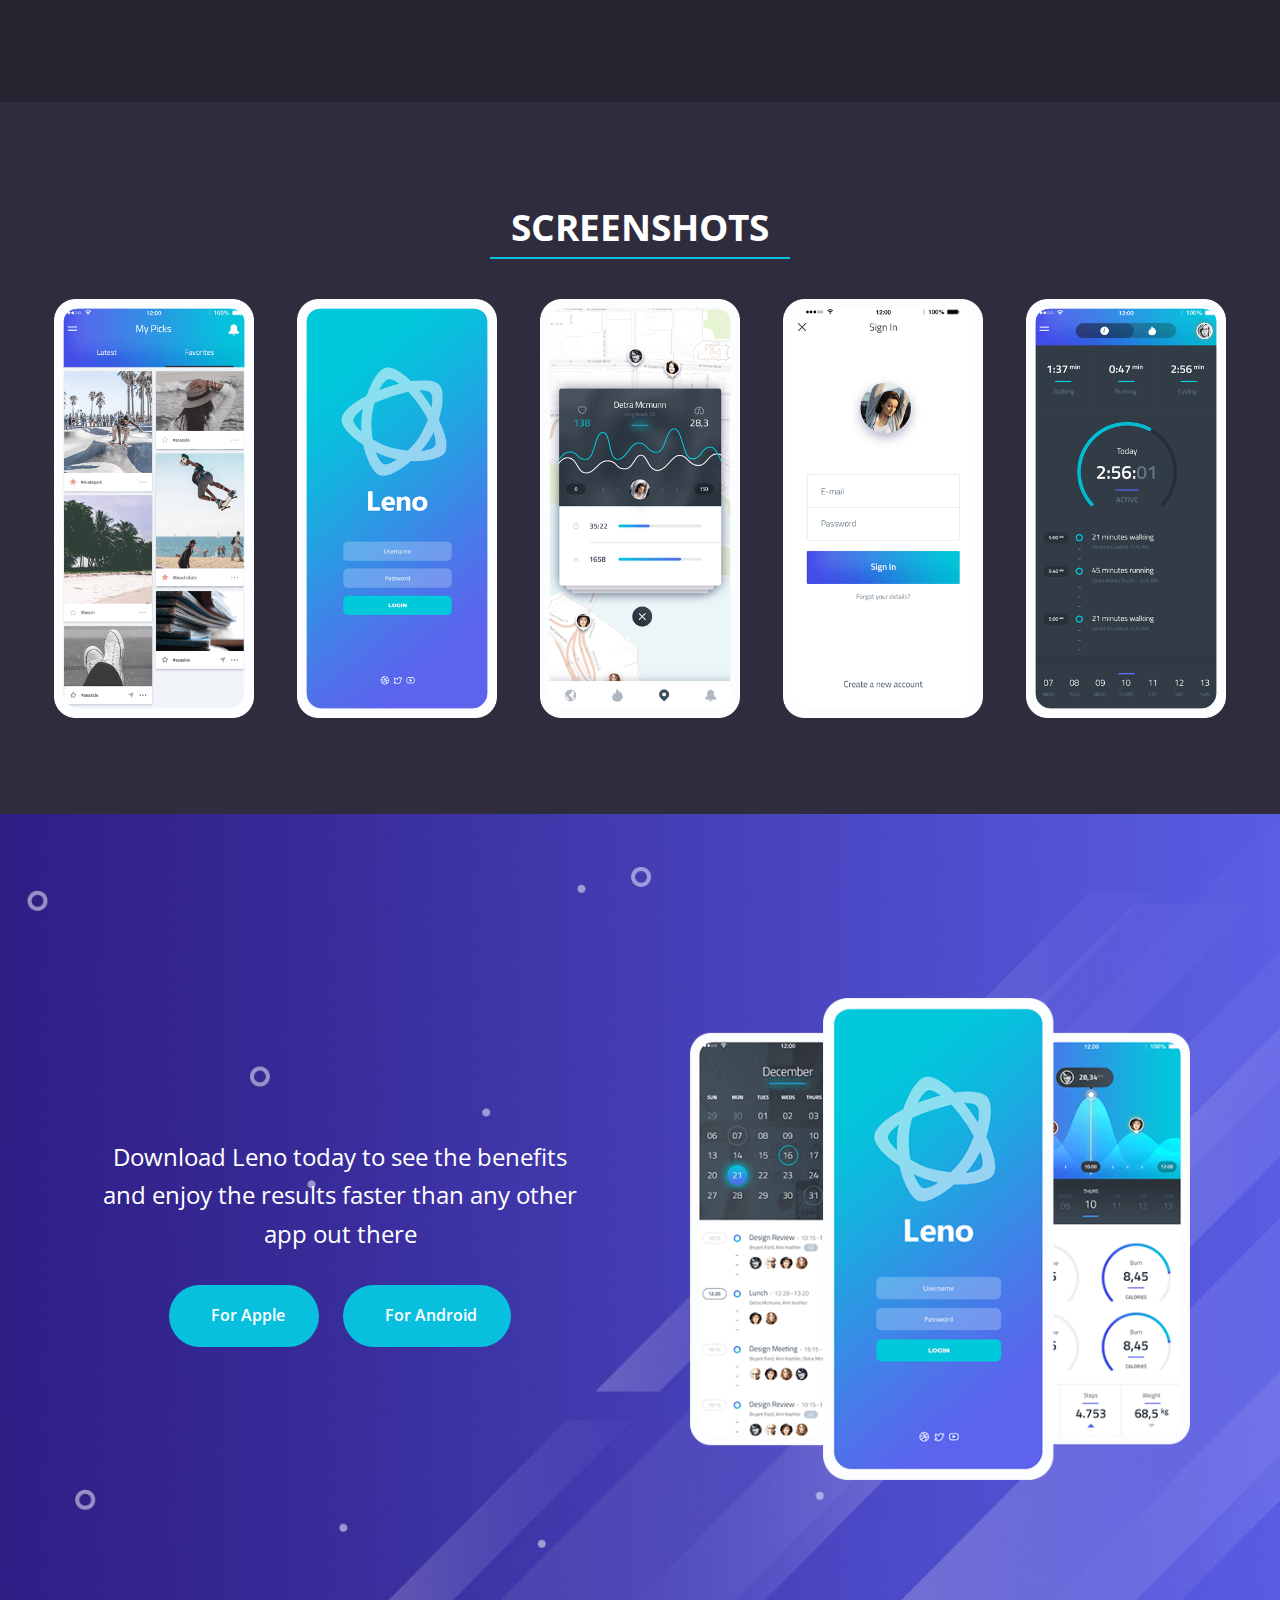
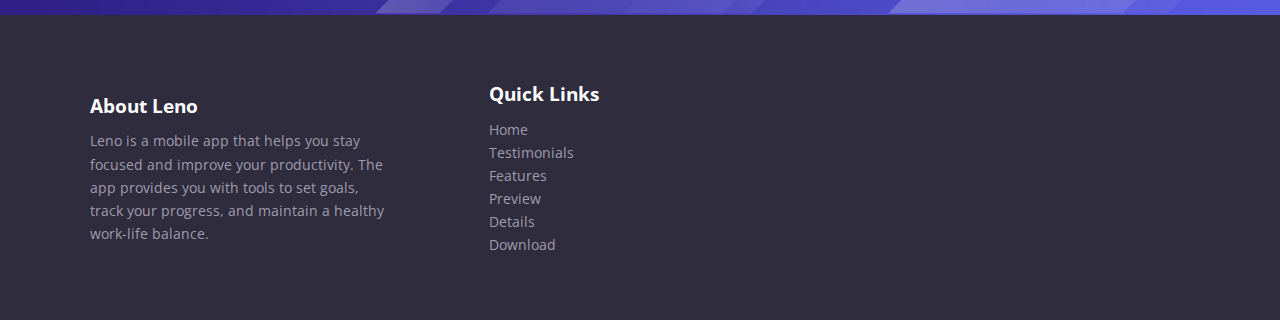
==== commit 402e0fb5: "Update index.html" ====
--- a/index.html
+++ b/index.html
@@ -15,7 +15,7 @@
       integrity="sha512-SnH5WK+bZxgPHs44uWIX+LLJAJ9/2PkPKZ5QiAj6Ta86w+fsb2TkcmfRyVX3pBnMFcV7oQPJkl9QevSCWr3W6A=="
       crossorigin="anonymous"
       referrerpolicy="no-referrer"
-    />
+    />ٌ
     <link rel="stylesheet" href="css/style.css" />
     <link rel="icon" href="./images/favicon.png" />
     <title>Leno App | Health & Productivity</title>
@@ -36,13 +36,13 @@
               <a href="#Features" class="navbar-link">Features</a>
             </li>
             <li class="navbar-item">
-              <a href="#Preview" class="navbar-link">Preview</a>
-            </li>
-            <li class="navbar-item">
-              <a href="#Details" class="navbar-link">Details</a>
-            </li>
-            <li class="navbar-item">
-              <a href="#Download" class="navbar-link">Download</a>
+              <a href="#download" class="navbar-link">Download</a>
+            </li>
+            <li class="navbar-item">
+              <a href="#details" class="navbar-link">Details</a>
+            </li>
+            <li class="navbar-item">
+              <a href="login.html" class="navbar-link">Login</a>
             </li>
             <li class="navbar-item">
               <a href="#" class="navbar-link--primary">
@@ -103,7 +103,7 @@
       </div>
     </navbar>
     <!-- Hero -->
-    <header class="hero">
+    <header class="hero" id="Home">
       <div class="hero-container container">
         <div class="hero-content">
           <h1 class="hero-text">
@@ -288,6 +288,7 @@
             <div class="review-video">
               <img src="images/video-frame.jpg" alt="" />
               <button class="preview_button">
+                <button class="preview_button" onclick="openVideo()">
                 <span class="preview__video-play-button">
                   <span></span>
                 </span>
@@ -380,7 +381,7 @@
       </div>
     </section>
     <!-- download -->
-    <section class="download">
+    <section class="download" id="download">
       <div class="download-container container">
         <div class="download-content">
           <p class="download-description">
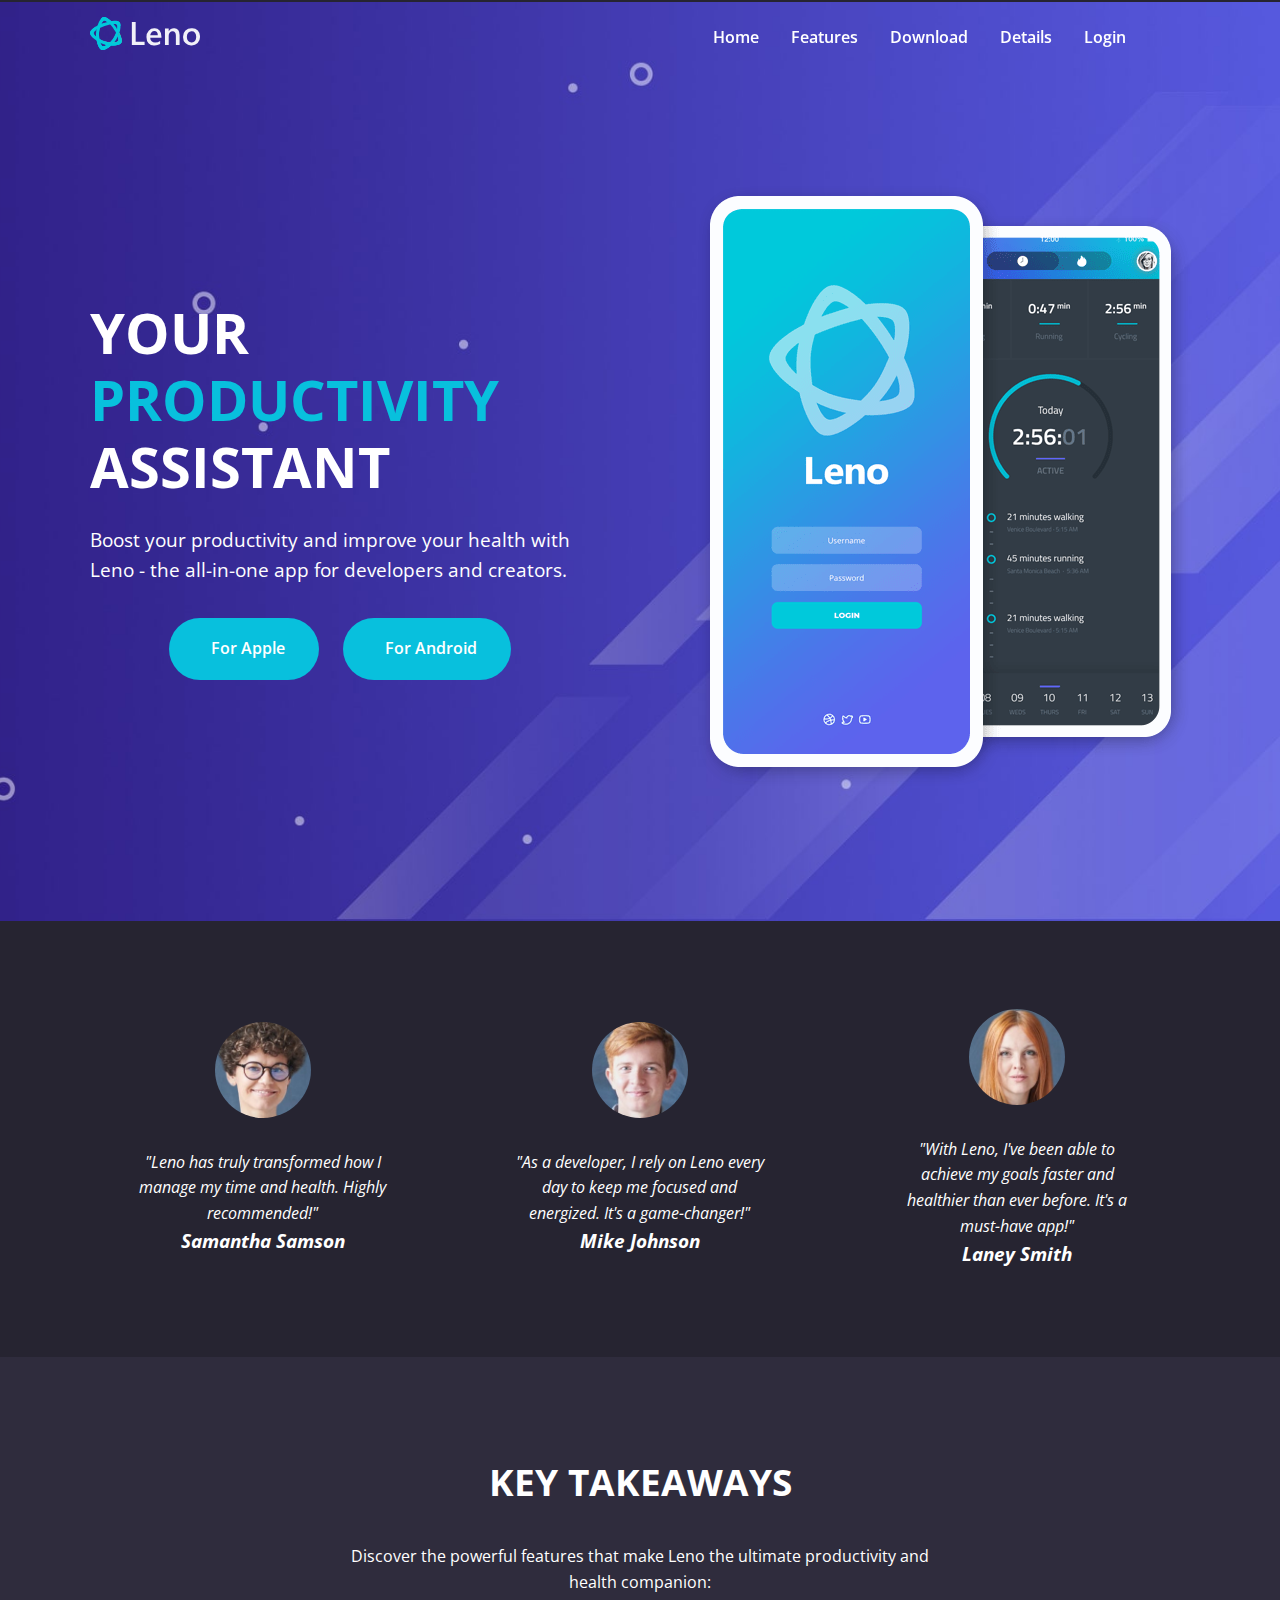
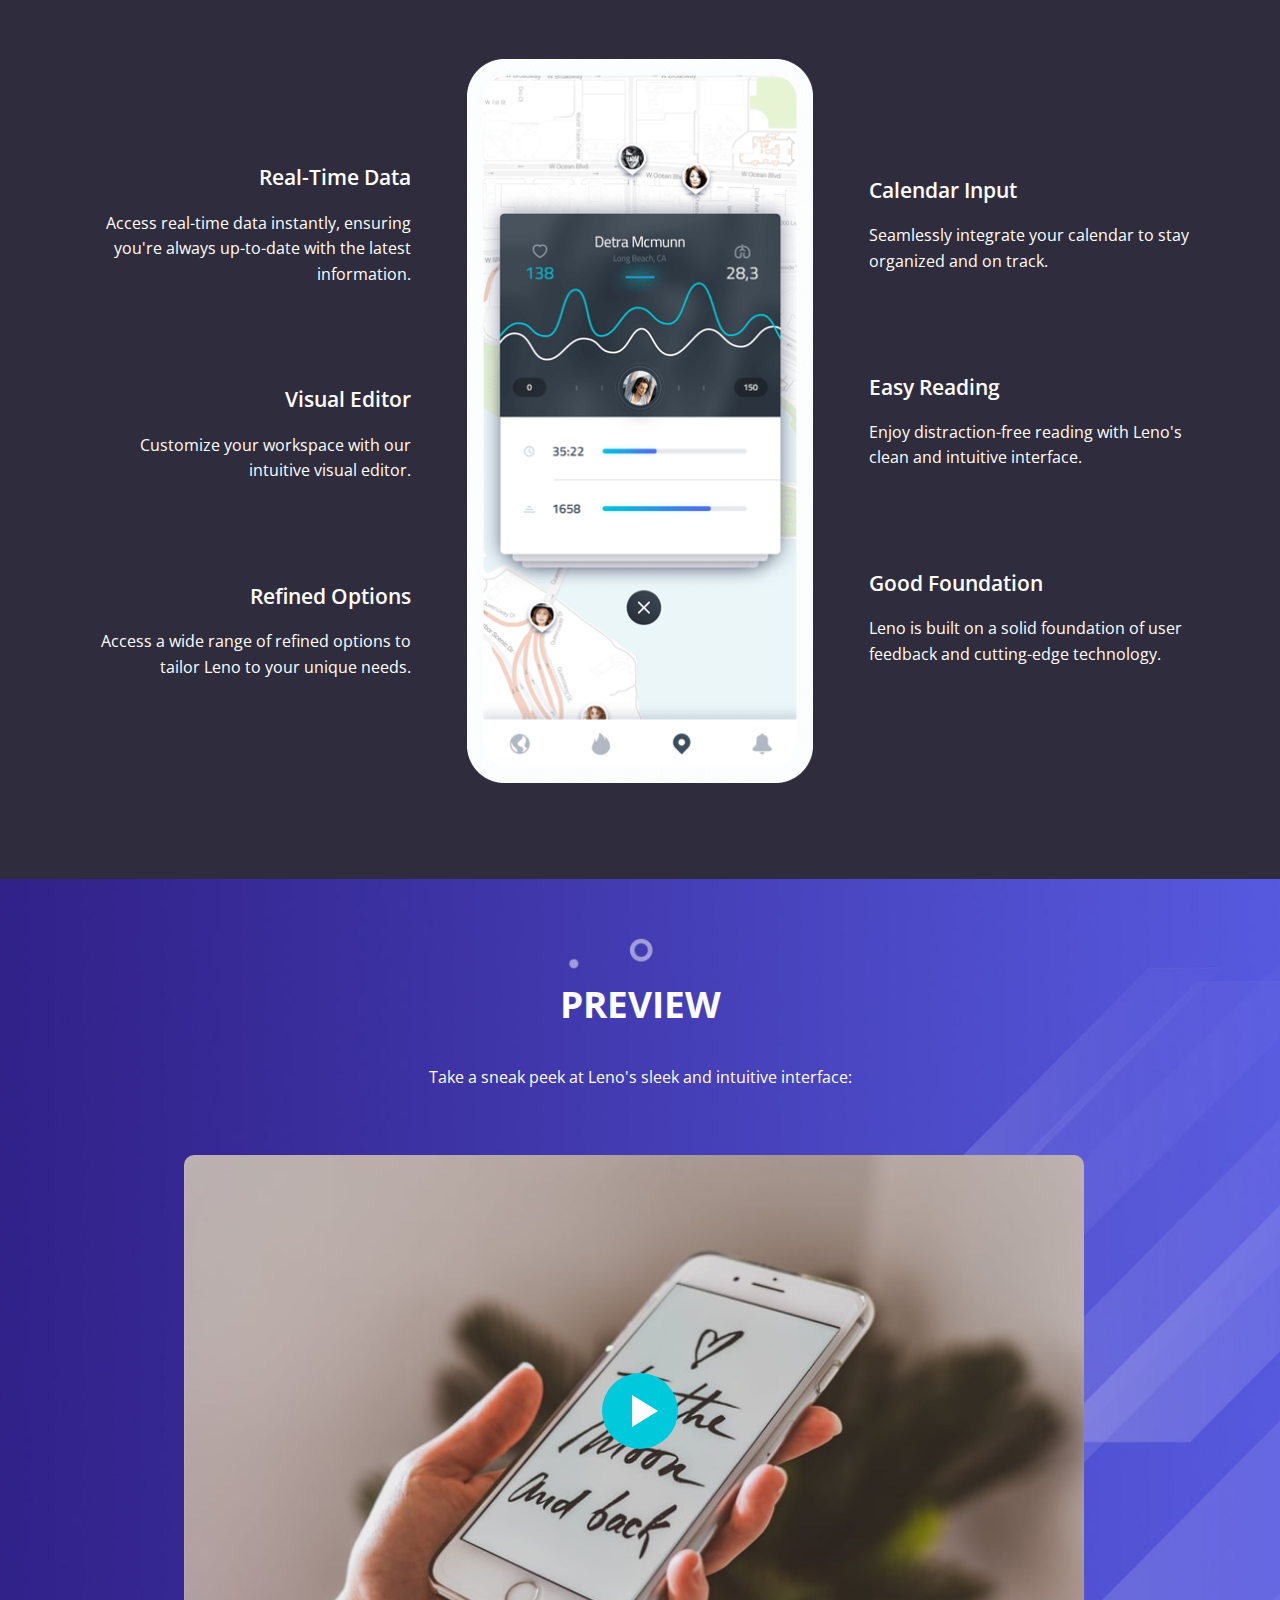
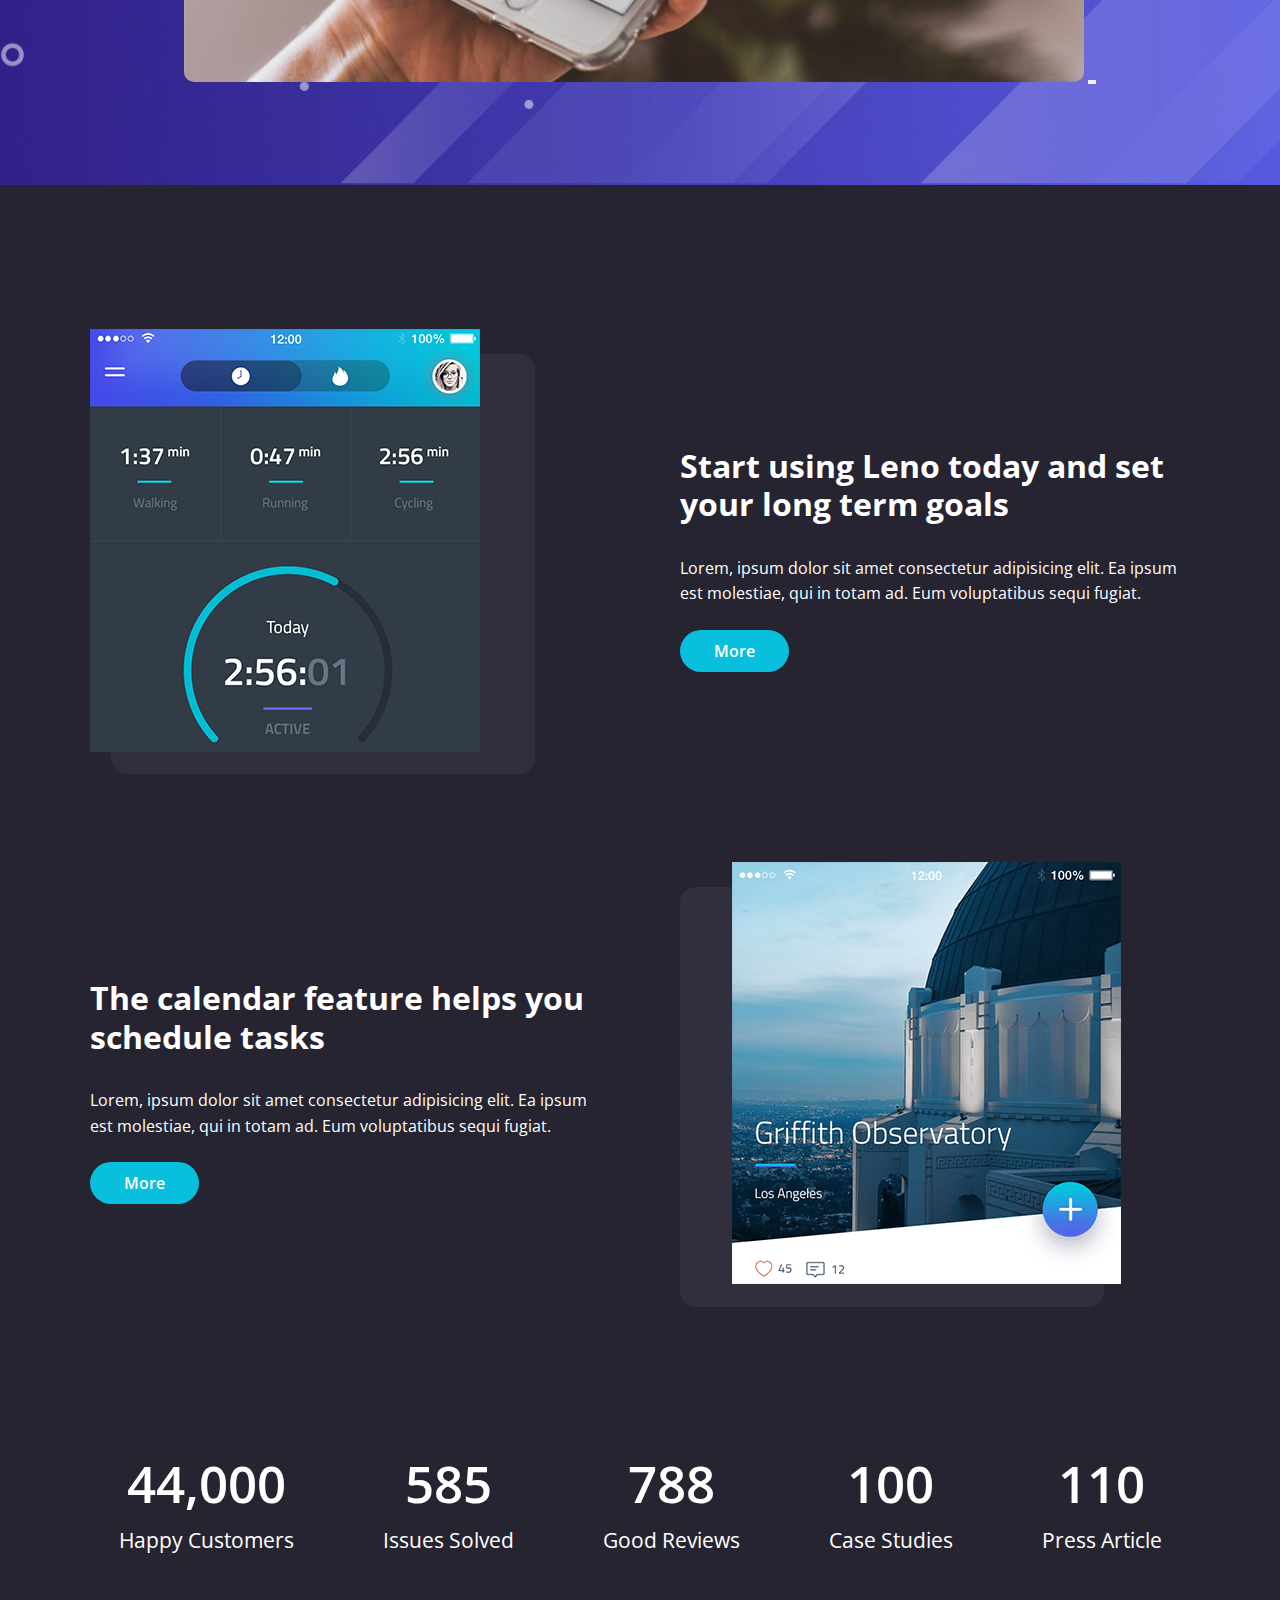
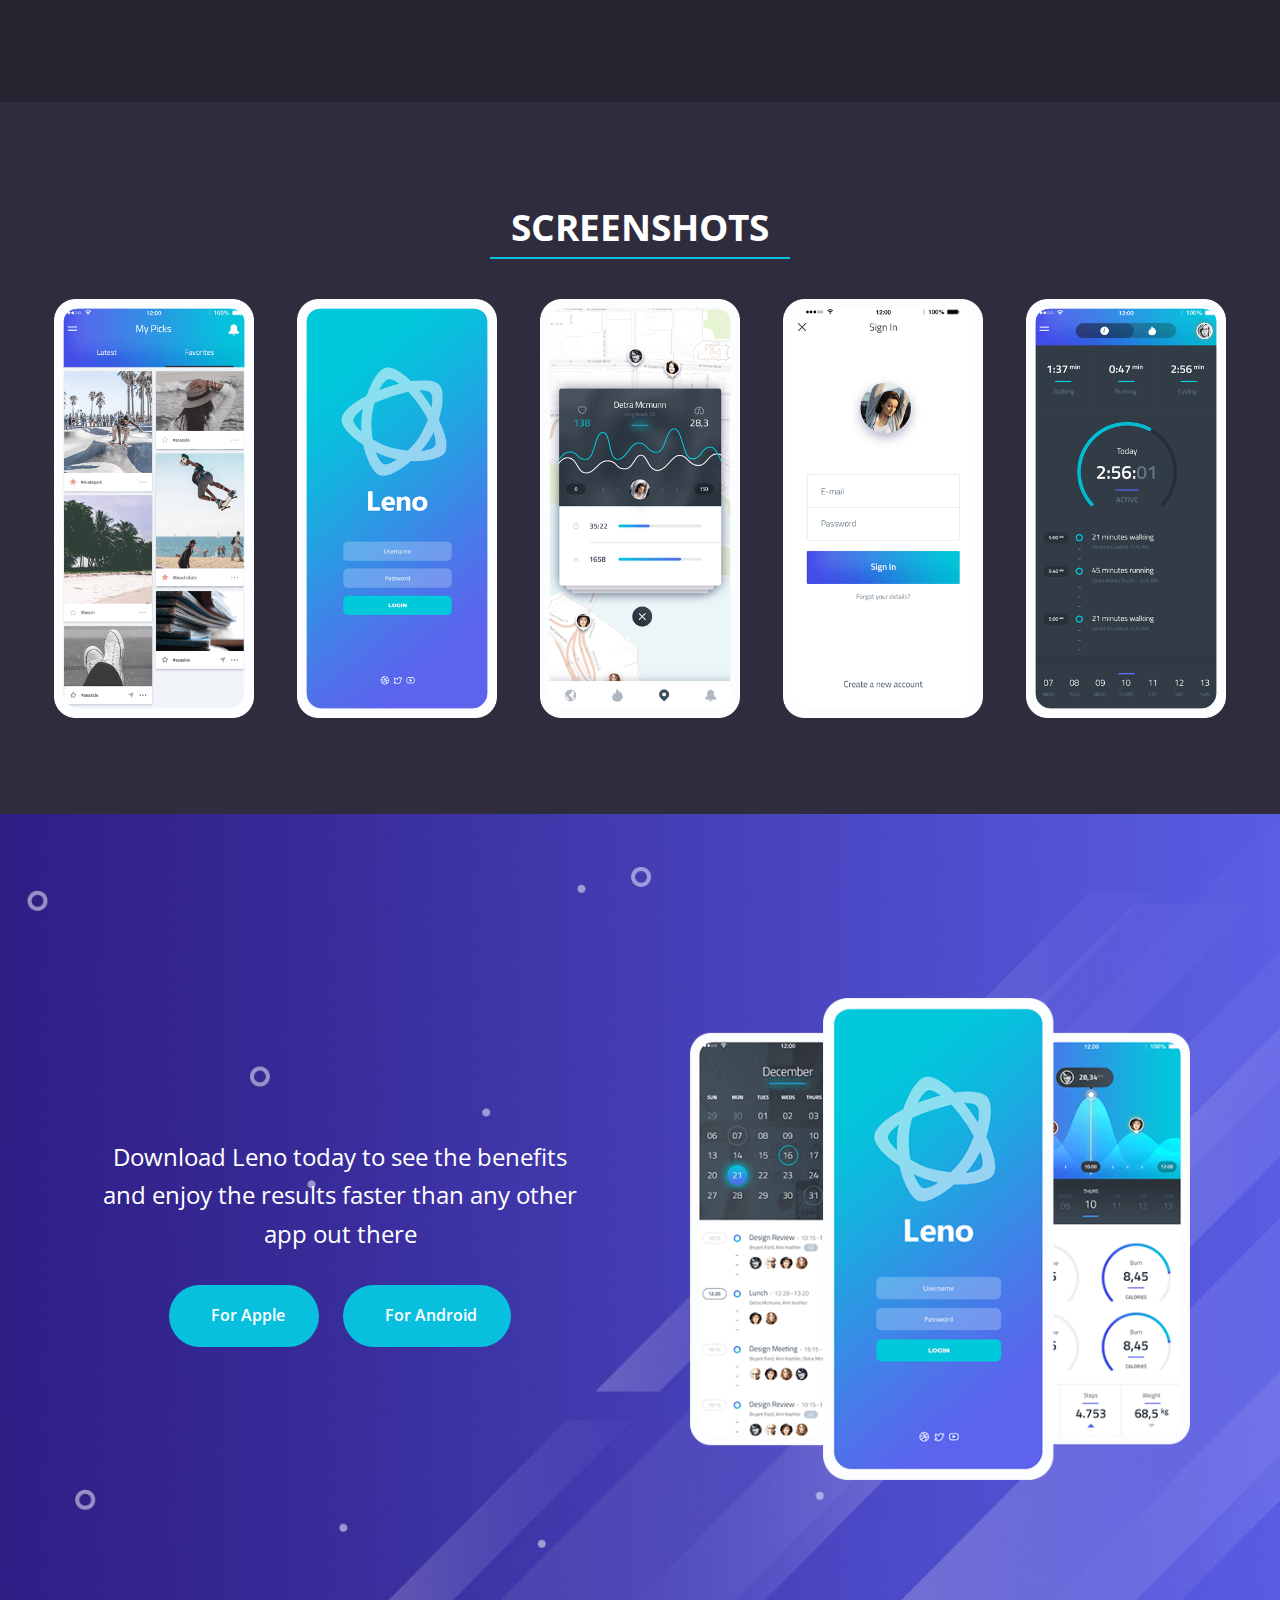
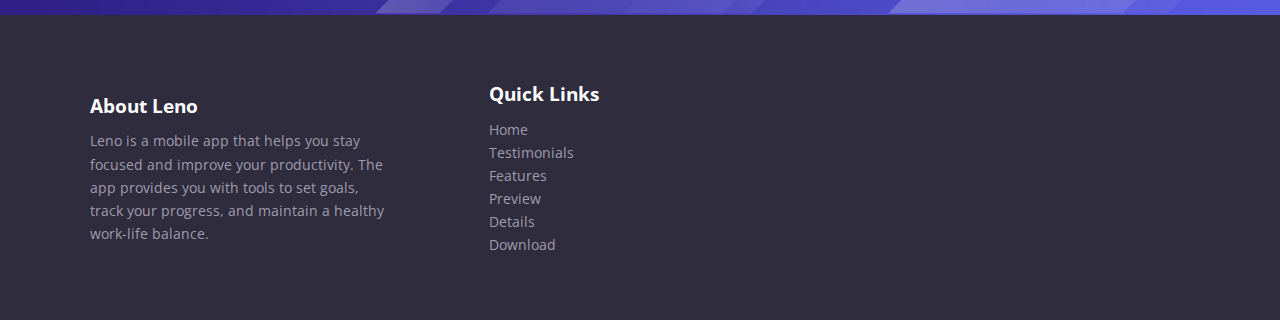
==== commit bdb8d2f3: "Update index.html" ====
--- a/index.html
+++ b/index.html
@@ -1,3 +1,4 @@
+
 <!DOCTYPE html>
 <html lang="en">
   <head>
@@ -42,7 +43,7 @@
               <a href="#details" class="navbar-link">Details</a>
             </li>
             <li class="navbar-item">
-              <a href="login.html" class="navbar-link">Login</a>
+              <a href="login.php" class="navbar-link">Login</a>
             </li>
             <li class="navbar-item">
               <a href="#" class="navbar-link--primary">
--- a/css/style.css
+++ b/css/style.css
@@ -82,10 +82,7 @@
   gap: 32px;
   font-weight: 600;
 }
-.navbar-link:hover,
-.navbar_mobile-menu-link:hover {
-  color: var(--primary-color);
-}
+z
 .navbar-link--primary,
 .navbar_mobile-menu-link--primary {
   color: var(--primary-color);
@@ -133,6 +130,8 @@
   background: #000 url("../images/header-background.jpg") center center/cover
     no-repeat;
   padding: 11.5rem 2rem 8rem;
+  position: relative;
+  bottom: 1.5rem;
 }
 .hero-container {
   display: flex;
@@ -669,3 +668,94 @@
     grid-template-columns: 1fr;
   }
 }
+
+/* LogIn */
+
+.hidden {
+  background: #000 url("../images/header-background.jpg") center center/cover no-repeat;
+  width: 100%;
+  height: 100vh;
+  position: relative; 
+  bottom: 3.5rem;
+}
+.form {
+  background-color: #fff;
+  padding: 5rem 3rem;
+  max-width: 900px;
+  border-radius: 0.5rem;
+  box-shadow: 0 10px 15px -3px rgba(0, 0, 0, 0.1), 0 4px 6px -2px rgba(0, 0, 0, 0.05);
+
+  position: absolute;
+  top: 50%;
+  left: 50%;
+  transform: translate(-50%, -50%);
+  
+}
+
+
+.form-title {
+  font-size: 1.25rem;
+  line-height: 1.75rem;
+  font-weight: 600;
+  text-align: center;
+  color: #000;
+  position: relative;
+  bottom: 2rem;
+}
+
+.input-container {
+  position: relative;
+}
+
+.input-container input, .form button {
+  outline: none;
+  border: 1px solid #e5e7eb;
+  margin: 8px 0;
+}
+
+.input-container input {
+  background-color: #fff;
+  padding: 1rem;
+  padding-right: 3rem;
+  font-size: 0.875rem;
+  line-height: 1.25rem;
+  width: 300px;
+  border-radius: 0.5rem;
+  box-shadow: 0 1px 2px 0 rgba(0, 0, 0, 0.05);
+}
+
+.submit {
+  display: block;
+  padding-top: 0.75rem;
+  padding-bottom: 0.75rem;
+  padding-left: 1.25rem;
+  padding-right: 1.25rem;
+  background-color: #4F46E5;
+  color: #ffffff;
+  font-size: 0.875rem;
+  line-height: 1.25rem;
+  font-weight: 500;
+  width: 100%;
+  border-radius: 0.5rem;
+  text-transform: uppercase;
+  transition: 0.3;
+}
+.submit:hover{
+  cursor: pointer;
+  background-color: var(--secondary-color);
+}
+
+.signup-link {
+  color: #6B7280;
+  font-size: 0.875rem;
+  line-height: 1.25rem;
+  text-align: center;
+  position: relative;
+  top: 1rem;
+  left: 1.4rem;
+}
+
+.signup-link a {
+  text-decoration: underline;
+  text-align: center;
+}
